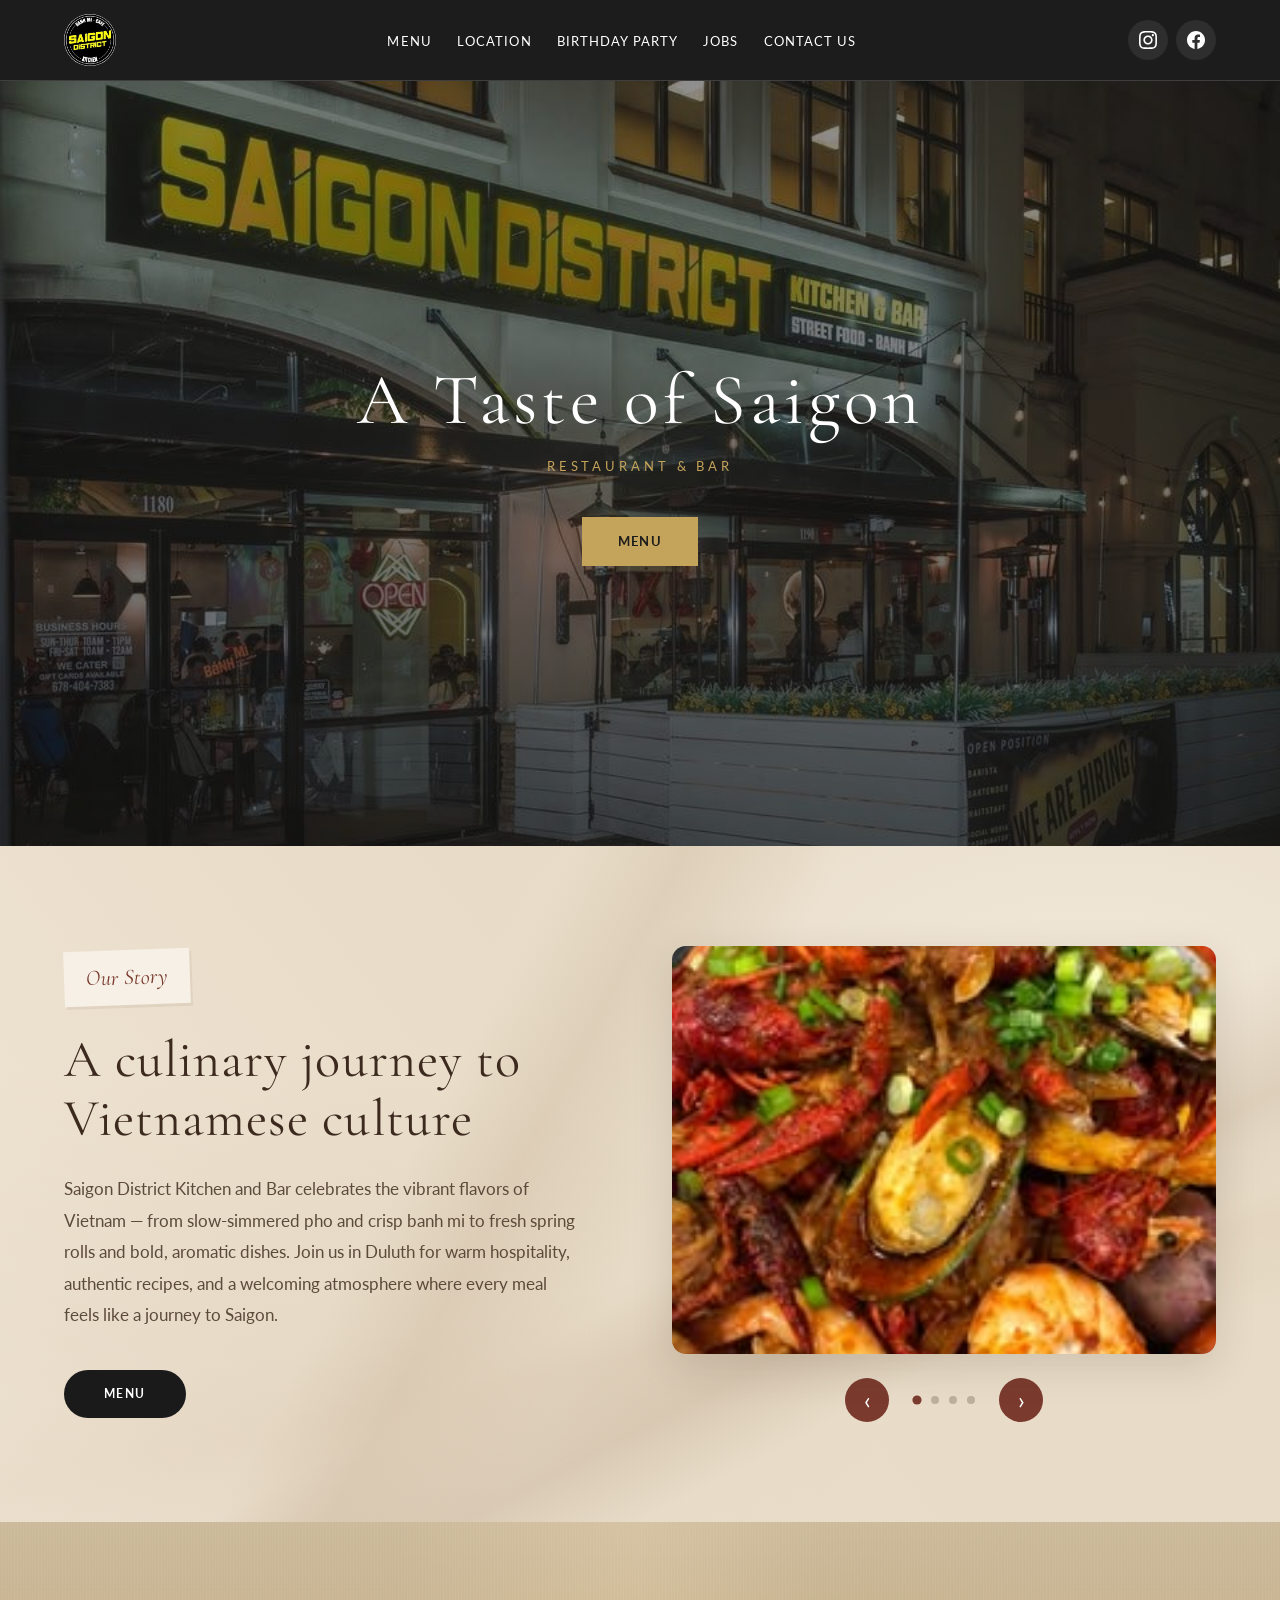
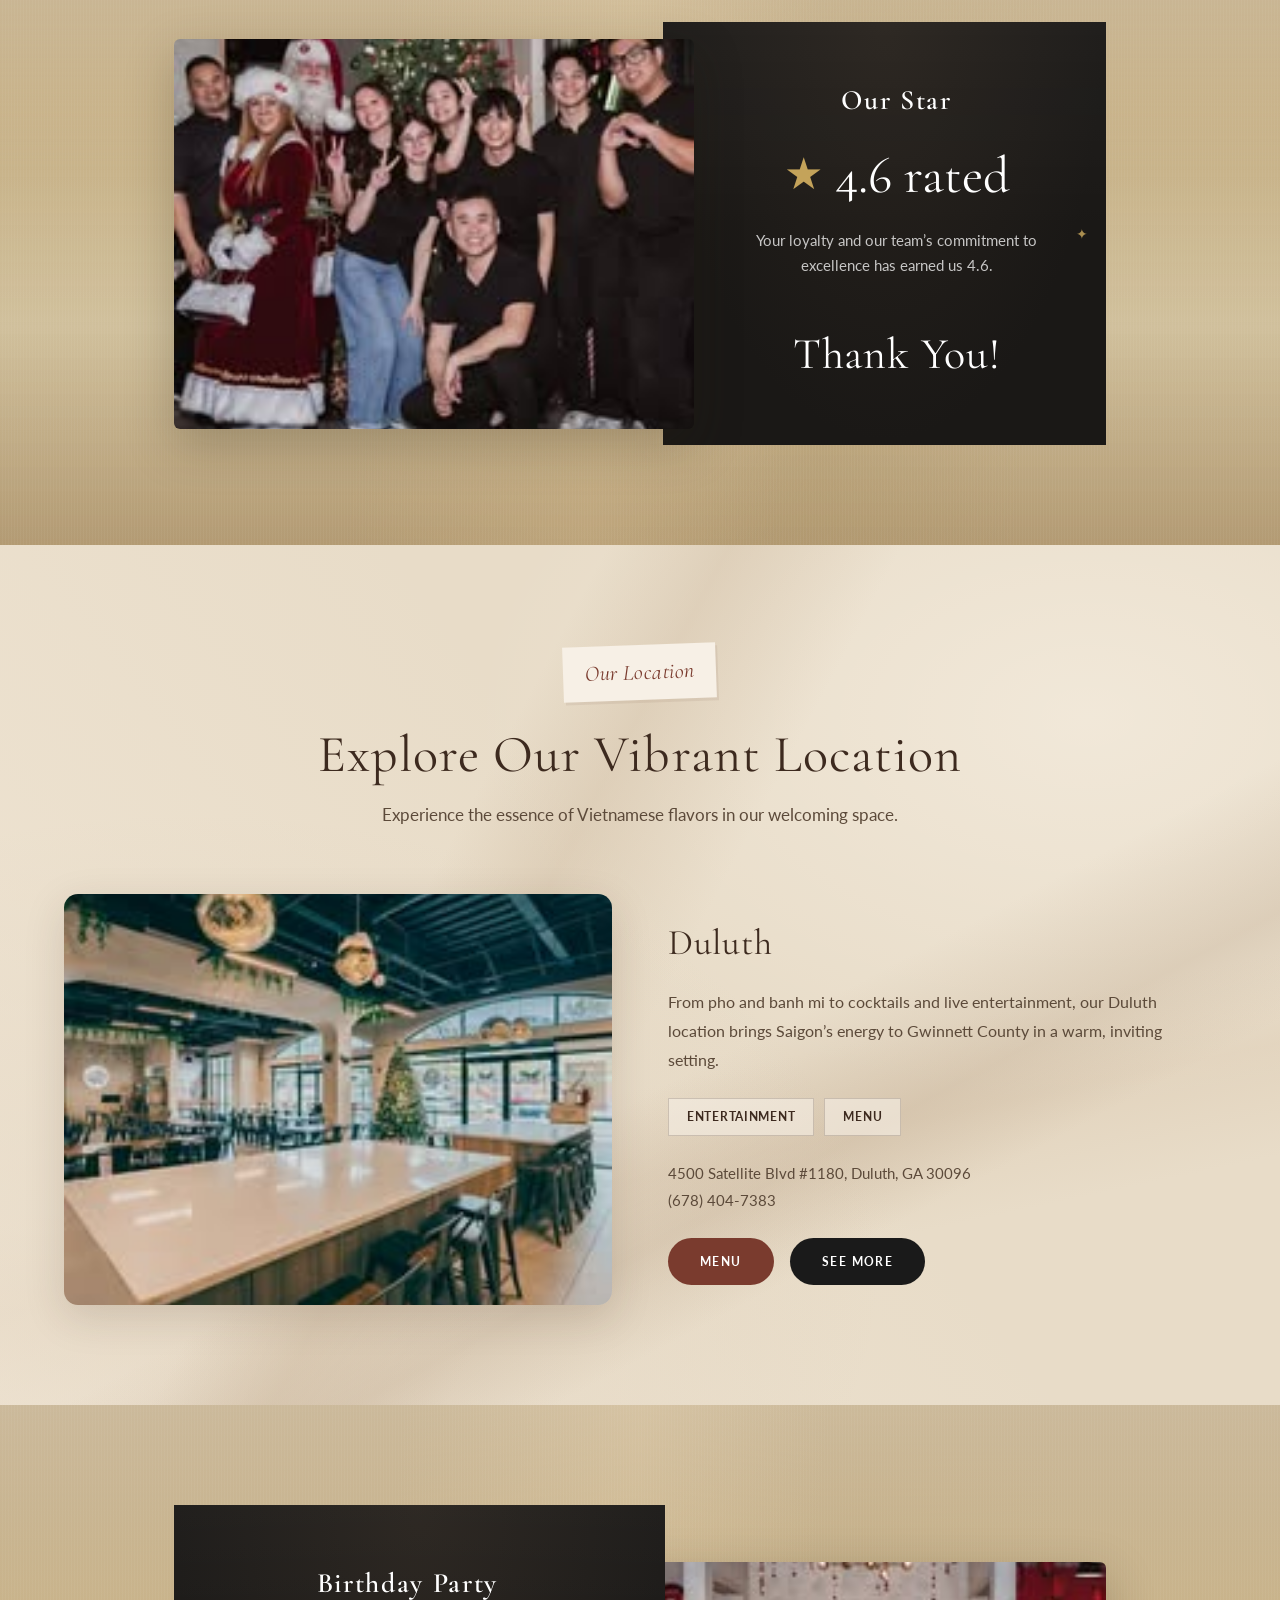
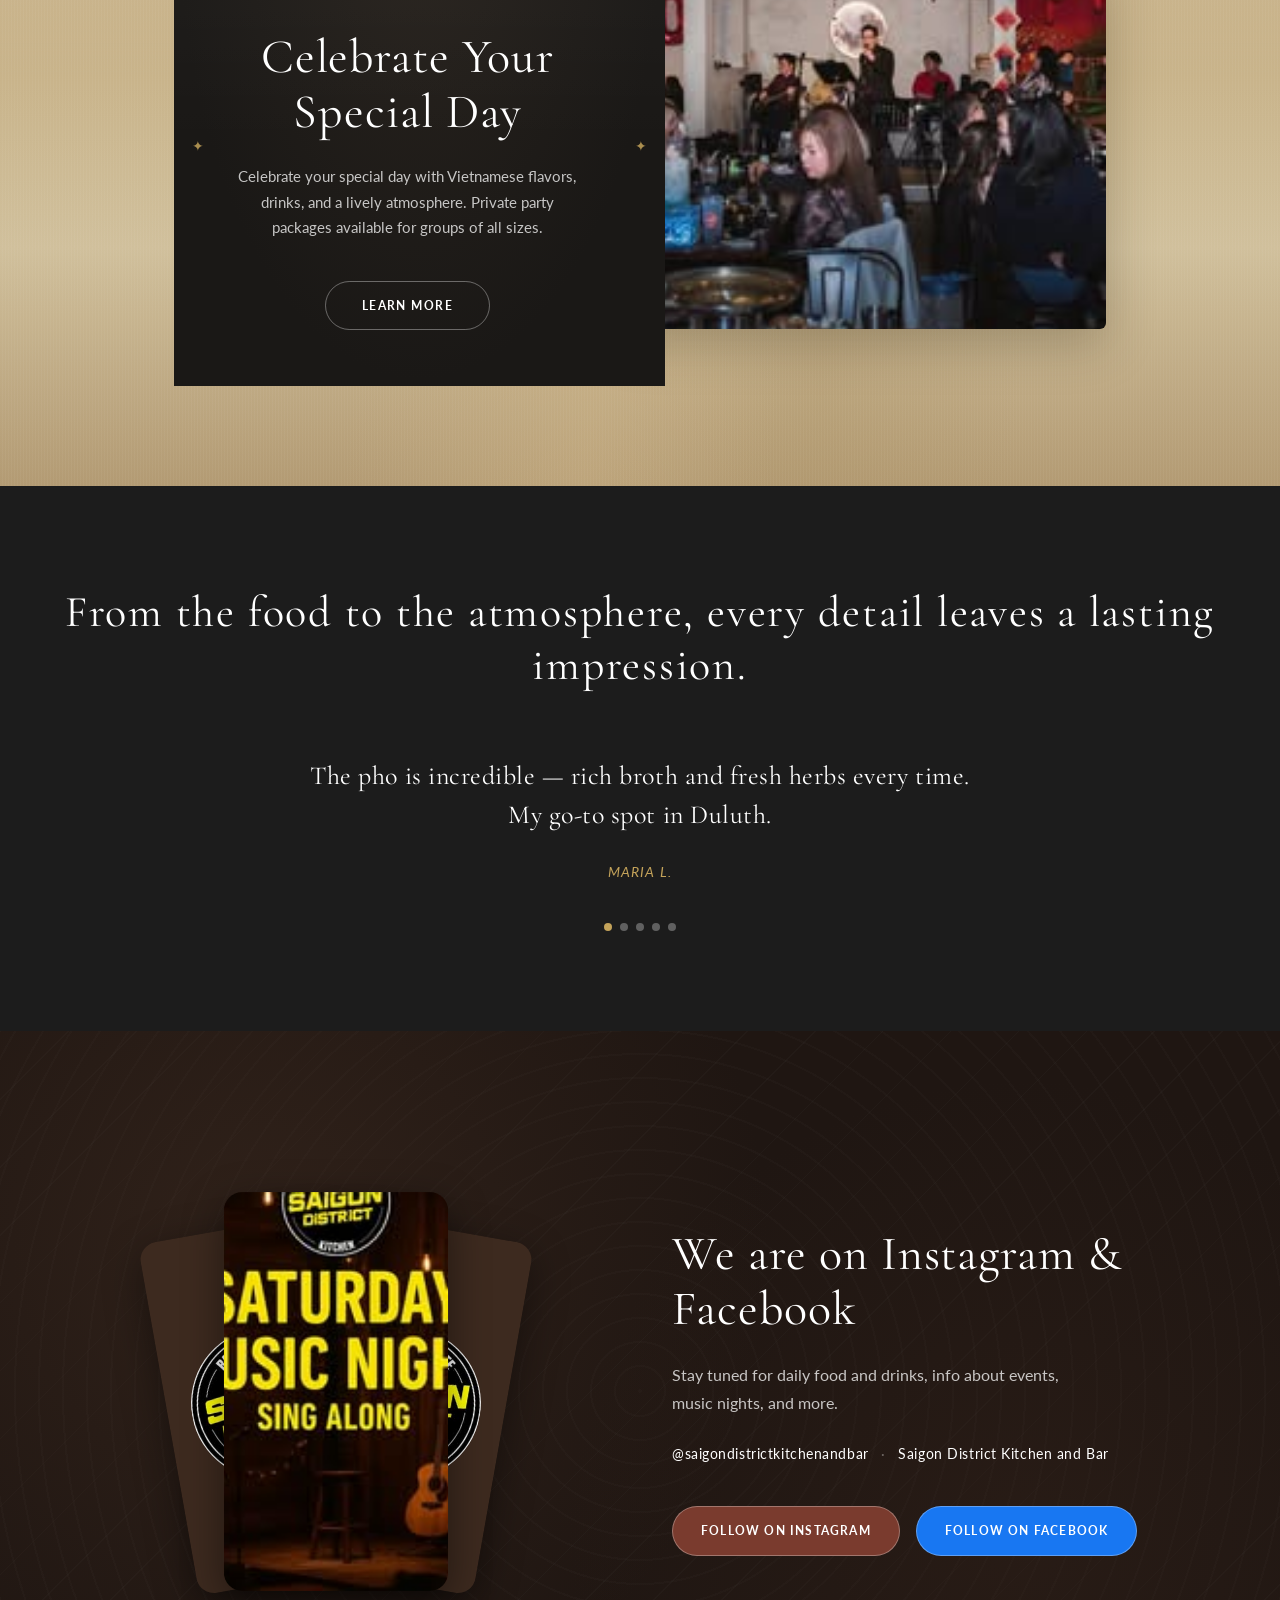
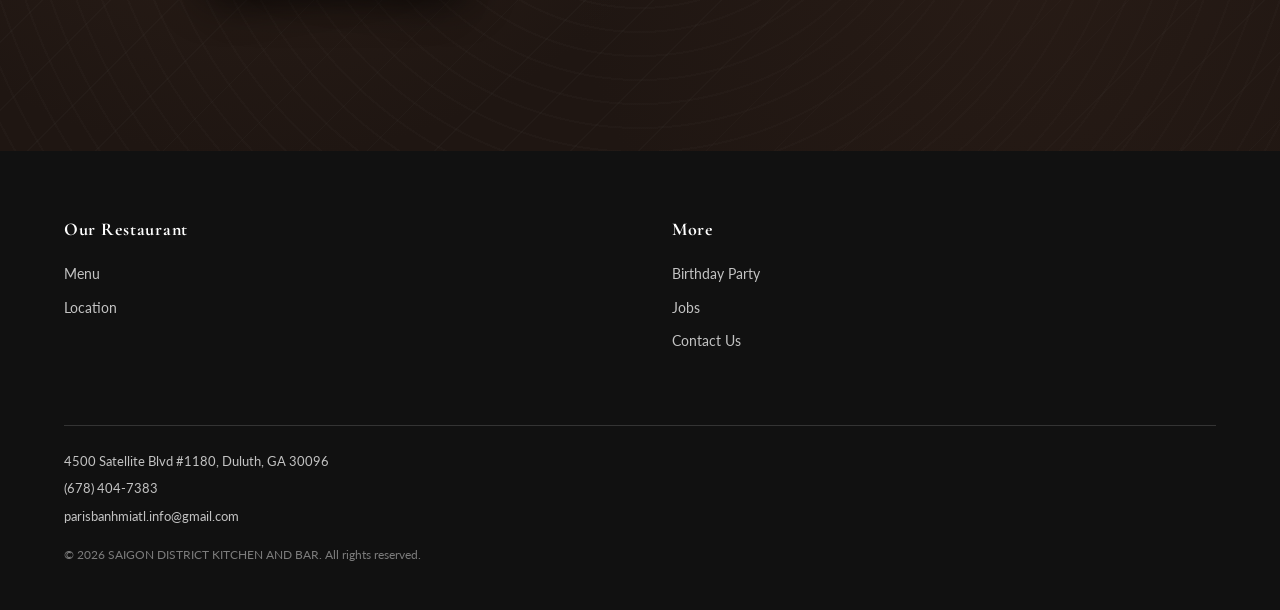
==== index.html @ 0f7feaff "Initial commit" ====
<!DOCTYPE html>
<html lang="en">
<head>
  <meta charset="UTF-8" />
  <meta name="viewport" content="width=device-width, initial-scale=1.0" />
  <title>SAIGON DISTRICT KITCHEN AND BAR — Vietnamese Restaurant in Duluth, GA</title>
  <meta name="description" content="Authentic Vietnamese cuisine and bar in Duluth, Georgia. Pho, banh mi, and bold flavors from Saigon." />
  <link rel="preconnect" href="https://fonts.googleapis.com" />
  <link rel="preconnect" href="https://fonts.gstatic.com" crossorigin />
  <link href="https://fonts.googleapis.com/css2?family=Cormorant+Garamond:wght@400;600&family=Lato:wght@400;700&display=swap" rel="stylesheet" />
  <link rel="stylesheet" href="shared/styles/tokens.css" />
  <link rel="stylesheet" href="shared/styles/shell.css" />
  <link rel="stylesheet" href="shared/styles/home.css" />
</head>
<body data-depth="0">

  <div id="site-header"></div>

  <main>
    <section class="home-hero" aria-label="Welcome">
      <div class="home-hero__bg" role="img" aria-label="Saigon District Kitchen and Bar dining atmosphere"></div>
      <div class="home-hero__overlay"></div>
      <div class="home-hero__content">
        <h1 class="home-hero__title">A Taste of Saigon</h1>
        <p class="home-hero__subtitle">RESTAURANT &amp; BAR</p>
        <a href="menu/index.html" class="btn-primary">Menu</a>
      </div>
    </section>

    <section class="brand-story" aria-labelledby="brand-story-heading">
      <div class="container brand-story__layout">
        <div class="brand-story__content">
          <span class="brand-story__tag">Our Story</span>
          <h2 class="brand-story__heading" id="brand-story-heading">A culinary journey to Vietnamese culture</h2>
          <p class="brand-story__text">
            Saigon District Kitchen and Bar celebrates the vibrant flavors of Vietnam — from slow-simmered pho
            and crisp banh mi to fresh spring rolls and bold, aromatic dishes. Join us in Duluth for warm
            hospitality, authentic recipes, and a welcoming atmosphere where every meal feels like a journey to Saigon.
          </p>
          <a href="menu/index.html" class="brand-story__btn">Menu</a>
        </div>

        <div class="brand-story__gallery">
          <div class="brand-story__slider" aria-live="polite">
            <div class="brand-story__track">
              <figure class="brand-story__slide is-active">
                <img src="assets/Newimages/dishes/121775897_3259826297457721_7559915973377221084_n.jpg" alt="Vietnamese dish at Saigon District Kitchen and Bar">
              </figure>
              <figure class="brand-story__slide">
                <img src="assets/Newimages/dishes/130818347_3395305873909762_609127358264019102_n.jpg" alt="Vietnamese dish at Saigon District Kitchen and Bar">
              </figure>
              <figure class="brand-story__slide">
                <img src="assets/Newimages/dishes/645716546_1506418351101086_3747626334371729104_n.jpg" alt="Vietnamese dish at Saigon District Kitchen and Bar">
              </figure>
              <figure class="brand-story__slide">
                <img src="assets/Newimages/dishes/647107016_1507930547616533_4939167153384017966_n.jpg" alt="Vietnamese dish at Saigon District Kitchen and Bar">
              </figure>
            </div>
          </div>
          <div class="brand-story__controls">
            <button type="button" class="brand-story__arrow brand-story__arrow--prev" aria-label="Previous dish photo">&lsaquo;</button>
            <div class="brand-story__dots" aria-hidden="true"></div>
            <button type="button" class="brand-story__arrow brand-story__arrow--next" aria-label="Next dish photo">&rsaquo;</button>
          </div>
        </div>
      </div>
    </section>

    <section class="our-star" aria-labelledby="our-star-heading">
      <div class="container our-star__layout">
        <figure class="our-star__photo">
          <img src="assets/Newimages/rate/604453350_1447398103669778_1594815335161642805_n.jpg" alt="Guests and team at Saigon District Kitchen and Bar">
        </figure>
        <div class="our-star__panel">
          <p class="our-star__label">Our Star</p>
          <h2 class="our-star__heading" id="our-star-heading">
            <span class="our-star__icon" aria-hidden="true">&#9733;</span>
            4.6 rated
          </h2>
          <p class="our-star__text">
            Your loyalty and our team&rsquo;s commitment to excellence has earned us 4.6.
          </p>
          <p class="our-star__thanks">Thank You!</p>
        </div>
      </div>
    </section>

    <section class="location-preview" aria-labelledby="location-heading">
      <div class="container">
        <div class="location-preview__header">
          <span class="location-preview__label">Our Location</span>
          <h2 class="location-preview__heading" id="location-heading">Explore Our Vibrant Location</h2>
          <p class="location-preview__intro">
            Experience the essence of Vietnamese flavors in our welcoming space.
          </p>
        </div>

        <div class="location-preview__layout">
          <figure class="location-preview__photo">
            <img src="assets/Newimages/location/591694692_1430661228676799_5049350586872069233_n.jpg" alt="Interior of Saigon District Kitchen and Bar in Duluth">
          </figure>

          <div class="location-preview__details">
            <h3 class="location-preview__name">Duluth</h3>
            <p class="location-preview__desc">
              From pho and banh mi to cocktails and live entertainment, our Duluth location brings
              Saigon&rsquo;s energy to Gwinnett County in a warm, inviting setting.
            </p>
            <div class="location-preview__tags">
              <a href="location/index.html" class="location-preview__tag-link">Entertainment</a>
              <a href="menu/index.html" class="location-preview__tag-link">Menu</a>
            </div>
            <p class="location-preview__address">4500 Satellite Blvd #1180, Duluth, GA 30096</p>
            <p class="location-preview__phone">
              <a href="tel:+16784047383">(678) 404-7383</a>
            </p>
            <div class="location-preview__actions">
              <a href="menu/index.html" class="location-preview__btn location-preview__btn--primary">Menu</a>
              <a href="location/index.html" class="location-preview__btn location-preview__btn--dark">See More</a>
            </div>
          </div>
        </div>
      </div>
    </section>

    <section class="birthday-highlight" aria-labelledby="birthday-heading">
      <div class="container birthday-highlight__layout">
        <div class="birthday-highlight__panel">
          <p class="birthday-highlight__label">Birthday Party</p>
          <h2 class="birthday-highlight__heading" id="birthday-heading">Celebrate Your Special Day</h2>
          <p class="birthday-highlight__text">
            Celebrate your special day with Vietnamese flavors, drinks, and a lively atmosphere.
            Private party packages available for groups of all sizes.
          </p>
          <a href="birthday-party/index.html" class="birthday-highlight__btn">Learn More</a>
        </div>
        <figure class="birthday-highlight__photo">
          <img src="assets/Newimages/birthday/629933565_1484872763255645_1683338787492847845_n.jpg" alt="Birthday celebration with live music at Saigon District Kitchen and Bar">
        </figure>
      </div>
    </section>

    <section class="reviews" aria-labelledby="reviews-heading">
      <div class="container">
        <h2 class="section-heading" id="reviews-heading">From the food to the atmosphere, every detail leaves a lasting impression.</h2>
        <div class="reviews-carousel" aria-live="polite">
          <div class="reviews-track">
            <blockquote class="review-card">
              <p class="review-card__quote">The pho is incredible — rich broth and fresh herbs every time. My go-to spot in Duluth.</p>
              <cite class="review-card__author">Maria L.</cite>
            </blockquote>
            <blockquote class="review-card">
              <p class="review-card__quote">Stopped in for banh mi and Vietnamese coffee. Fast, friendly service and flavors that transport you to Saigon.</p>
              <cite class="review-card__author">James T.</cite>
            </blockquote>
            <blockquote class="review-card">
              <p class="review-card__quote">We had a marvelous time. The spring rolls and lemongrass chicken were amazing. Can't wait to go back!</p>
              <cite class="review-card__author">Tyrone W.</cite>
            </blockquote>
            <blockquote class="review-card">
              <p class="review-card__quote">Great atmosphere for a group dinner. Food is always fresh, portions are generous, and the staff is welcoming.</p>
              <cite class="review-card__author">Yan K.</cite>
            </blockquote>
            <blockquote class="review-card">
              <p class="review-card__quote">Authentic Vietnamese cuisine right in Gwinnett County. The banh mi and noodle bowls are outstanding.</p>
              <cite class="review-card__author">Chad B.</cite>
            </blockquote>
          </div>
          <div class="reviews-dots" aria-hidden="true"></div>
        </div>
      </div>
    </section>

    <section class="social-follow" aria-labelledby="social-heading">
      <div class="container social-follow__layout">
        <div class="social-follow__cards" aria-hidden="true">
          <figure class="social-follow__card social-follow__card--left">
            <div class="social-follow__card-logo">
              <img src="assets/brand/logo.jpg" alt="">
            </div>
          </figure>
          <figure class="social-follow__card social-follow__card--center">
            <img src="assets/Newimages/social/502581733_1283417916734465_4421418351247828472_n.jpg" alt="Saturday Music Night at Saigon District Kitchen and Bar">
          </figure>
          <figure class="social-follow__card social-follow__card--right">
            <div class="social-follow__card-logo">
              <img src="assets/brand/logo.jpg" alt="">
            </div>
          </figure>
        </div>

        <div class="social-follow__content">
          <h2 class="social-follow__heading" id="social-heading">We are on Instagram &amp; Facebook</h2>
          <p class="social-follow__intro">
            Stay tuned for daily food and drinks, info about events, music nights, and more.
          </p>
          <p class="social-follow__handles">
            <a href="https://www.instagram.com/saigondistrictkitchenandbar/" target="_blank" rel="noopener noreferrer">@saigondistrictkitchenandbar</a>
            <span class="social-follow__handles-sep">·</span>
            <a href="https://www.facebook.com/saigondistrictkitchenandbar/?utm_source=ig&amp;utm_medium=social&amp;utm_content=link_in_bio&amp;_rdr" target="_blank" rel="noopener noreferrer">Saigon District Kitchen and Bar</a>
          </p>
          <div class="social-follow__actions">
            <a href="https://www.instagram.com/saigondistrictkitchenandbar/" class="social-follow__btn social-follow__btn--instagram" target="_blank" rel="noopener noreferrer">Follow on Instagram</a>
            <a href="https://www.facebook.com/saigondistrictkitchenandbar/?utm_source=ig&amp;utm_medium=social&amp;utm_content=link_in_bio&amp;_rdr" class="social-follow__btn social-follow__btn--facebook" target="_blank" rel="noopener noreferrer">Follow on Facebook</a>
          </div>
        </div>
      </div>
    </section>
  </main>

  <div id="site-footer"></div>

  <script src="shared/js/shell.js"></script>
  <script src="shared/js/home.js"></script>
  <script>initShell("home");</script>
</body>
</html>
---- shared/styles/tokens.css ----
/* Design tokens — shared across all pages */

:root {
  --color-bg-dark: #1c1c1c;
  --color-bg-darker: #111111;
  --color-bg-light: #f5f2ed;
  --color-text-primary: #ffffff;
  --color-text-secondary: rgba(255, 255, 255, 0.75);
  --color-text-dark: #2a2a2a;
  --color-text-muted: #666666;
  --color-accent: #c4a35a;
  --color-accent-hover: #d4b36a;
  --color-border: rgba(255, 255, 255, 0.15);
  --color-border-dark: rgba(0, 0, 0, 0.1);

  --font-heading: "Cormorant Garamond", "Georgia", serif;
  --font-body: "Lato", "Helvetica Neue", Arial, sans-serif;

  --max-width: 1200px;
  --section-padding-y: 100px;
  --section-padding-y-sm: 60px;
  --header-height: 80px;

  --space-xs: 8px;
  --space-sm: 16px;
  --space-md: 24px;
  --space-lg: 40px;
  --space-xl: 64px;

  --transition-fast: 0.2s ease;
}
---- shared/styles/shell.css ----
/* Header, Footer — shared site shell */

*,
*::before,
*::after {
  box-sizing: border-box;
  margin: 0;
  padding: 0;
}

html {
  scroll-behavior: smooth;
}

body {
  font-family: var(--font-body);
  font-size: 16px;
  line-height: 1.6;
  color: var(--color-text-dark);
  background-color: var(--color-bg-light);
  -webkit-font-smoothing: antialiased;
}

img {
  max-width: 100%;
  height: auto;
  display: block;
}

a {
  color: inherit;
  text-decoration: none;
  transition: color var(--transition-fast);
}

a:hover {
  color: var(--color-accent);
}

button {
  font-family: inherit;
  cursor: pointer;
  border: none;
  background: none;
}

.container {
  width: 100%;
  max-width: var(--max-width);
  margin: 0 auto;
  padding: 0 var(--space-md);
}

.site-header {
  position: sticky;
  top: 0;
  z-index: 100;
  background-color: var(--color-bg-dark);
  border-bottom: 1px solid var(--color-border);
}

#site-header {
  position: sticky;
  top: 0;
  z-index: 100;
}

.site-header__inner {
  display: grid;
  grid-template-columns: auto minmax(0, 1fr) auto;
  align-items: center;
  column-gap: var(--space-lg);
  min-height: var(--header-height);
  max-width: var(--max-width);
  margin: 0 auto;
  padding: 0 var(--space-md);
  position: relative;
}

.site-header__logo {
  display: flex;
  align-items: center;
  justify-content: center;
  width: 52px;
  height: 52px;
  border-radius: 50%;
  background-color: #ffffff;
  overflow: hidden;
  flex-shrink: 0;
  grid-column: 1;
  grid-row: 1;
}

.site-header__logo img {
  width: 100%;
  height: 100%;
  object-fit: cover;
}

.site-header__nav {
  display: flex;
  align-items: center;
  justify-content: center;
  grid-column: 2;
  grid-row: 1;
  min-width: 0;
}

.site-header__actions {
  display: flex;
  align-items: center;
  justify-content: flex-end;
  grid-column: 3;
  grid-row: 1;
  flex-shrink: 0;
}

.site-header__social {
  display: flex;
  align-items: center;
  gap: var(--space-xs);
}

.site-header__social-link {
  display: flex;
  align-items: center;
  justify-content: center;
  width: 40px;
  height: 40px;
  border-radius: 50%;
  background-color: rgba(255, 255, 255, 0.08);
  color: var(--color-text-primary);
  transition: background-color var(--transition-fast), color var(--transition-fast);
}

.site-header__social-link:hover {
  background-color: rgba(255, 255, 255, 0.18);
  color: var(--color-accent);
}

.site-header__social-icon {
  width: 18px;
  height: 18px;
}

.site-header__links {
  display: flex;
  align-items: center;
  justify-content: center;
  flex-wrap: wrap;
  gap: clamp(12px, 2vw, 36px);
  list-style: none;
}

.site-header__links a {
  color: var(--color-text-primary);
  font-size: 13px;
  letter-spacing: 0.08em;
  text-transform: uppercase;
  white-space: nowrap;
}

.site-header__links a.is-active {
  color: var(--color-accent);
}

.site-header__dropdown {
  position: relative;
}

.site-header__dropdown-toggle {
  display: inline-flex;
  align-items: center;
  gap: 4px;
  color: var(--color-text-primary);
  font-size: 13px;
  letter-spacing: 0.08em;
  text-transform: uppercase;
  white-space: nowrap;
  padding-bottom: 2px;
  border-bottom: 2px solid transparent;
  transition: color var(--transition-fast), border-color var(--transition-fast);
}

.site-header__dropdown-toggle:hover,
.site-header__dropdown-toggle--active,
.site-header__dropdown.is-open .site-header__dropdown-toggle {
  color: var(--color-accent);
  border-bottom-color: var(--color-accent);
}

.site-header__dropdown-caret {
  font-size: 10px;
  line-height: 1;
}

.site-header__dropdown-menu {
  display: none;
  position: absolute;
  top: calc(100% + 14px);
  left: 50%;
  transform: translateX(-50%);
  min-width: 168px;
  margin: 0;
  padding: 10px 0;
  list-style: none;
  background-color: #f5f0e8;
  border-radius: 6px;
  box-shadow: 0 10px 28px rgba(0, 0, 0, 0.22);
  z-index: 120;
}

.site-header__dropdown:hover .site-header__dropdown-menu,
.site-header__dropdown.is-open .site-header__dropdown-menu {
  display: block;
}

.site-header__dropdown-menu a {
  display: block;
  padding: 10px 22px;
  color: #3d2a1f;
  font-size: 14px;
  letter-spacing: 0.03em;
  text-transform: none;
  white-space: nowrap;
}

.site-header__dropdown-menu a:hover,
.site-header__dropdown-menu a.is-active {
  color: #7a3b2e;
  background-color: rgba(122, 59, 46, 0.06);
}

.site-header__toggle {
  display: none;
  flex-direction: column;
  gap: 5px;
  padding: 4px;
  grid-column: 4;
  grid-row: 1;
  flex-shrink: 0;
}

.site-header__toggle span {
  display: block;
  width: 24px;
  height: 2px;
  background-color: var(--color-text-primary);
  transition: var(--transition-fast);
}

.site-footer {
  background-color: var(--color-bg-darker);
  color: var(--color-text-secondary);
  padding: var(--space-xl) 0 var(--space-lg);
}

.site-footer__grid {
  display: grid;
  grid-template-columns: 1fr 1fr;
  gap: var(--space-xl);
  margin-bottom: var(--space-xl);
}

.site-footer__heading {
  font-family: var(--font-heading);
  font-size: 18px;
  color: var(--color-text-primary);
  margin-bottom: var(--space-sm);
  letter-spacing: 0.04em;
}

.site-footer__links {
  list-style: none;
}

.site-footer__links li {
  margin-bottom: var(--space-xs);
}

.site-footer__links a,
.site-footer__links button {
  color: var(--color-text-secondary);
  font-size: 14px;
}

.site-footer__links a:hover,
.site-footer__links button:hover {
  color: var(--color-accent);
}

.site-footer__bottom {
  border-top: 1px solid var(--color-border);
  padding-top: var(--space-md);
  font-size: 13px;
  line-height: 1.8;
}

.site-footer__bottom p {
  margin-bottom: 4px;
}

.site-footer__copyright {
  margin-top: var(--space-sm);
  color: rgba(255, 255, 255, 0.45);
  font-size: 12px;
}

@media (max-width: 1024px) {
  .site-header__inner {
    grid-template-columns: auto 1fr auto auto;
    column-gap: var(--space-sm);
  }

  .site-header__nav {
    display: none;
    grid-column: 1 / -1;
    grid-row: 2;
    flex-direction: column;
    align-items: stretch;
    background-color: var(--color-bg-dark);
    padding: var(--space-md) 0 var(--space-sm);
    border-top: 1px solid var(--color-border);
  }

  .site-header__nav.is-open {
    display: flex;
  }

  .site-header__actions {
    grid-column: 3;
  }

  .site-header__toggle {
    display: flex;
    grid-column: 4;
  }

  .site-header__links {
    flex-direction: column;
    align-items: center;
    gap: var(--space-sm);
  }

  .site-header__dropdown-menu {
    position: static;
    transform: none;
    min-width: 0;
    width: 100%;
    margin-top: var(--space-xs);
    background-color: rgba(255, 255, 255, 0.04);
    box-shadow: none;
    border-radius: 0;
    padding: 0;
  }

  .site-header__dropdown-menu a {
    color: var(--color-text-primary);
    text-align: center;
    text-transform: uppercase;
    font-size: 13px;
    letter-spacing: 0.08em;
  }

  .site-header__dropdown-menu a:hover,
  .site-header__dropdown-menu a.is-active {
    color: var(--color-accent);
    background-color: transparent;
  }

  .site-footer__grid {
    grid-template-columns: 1fr;
    gap: var(--space-lg);
  }
}
---- shared/styles/home.css ----
/* Homepage section styles */

/* ── Shared buttons ── */

.btn-primary {
  display: inline-block;
  padding: 14px 36px;
  background-color: var(--color-accent);
  color: var(--color-bg-dark);
  font-size: 13px;
  font-weight: 700;
  letter-spacing: 0.1em;
  text-transform: uppercase;
  transition: background-color var(--transition-fast);
}

.btn-primary:hover {
  background-color: var(--color-accent-hover);
  color: var(--color-bg-dark);
}

.btn-outline {
  display: inline-block;
  padding: 12px 28px;
  border: 1px solid var(--color-text-primary);
  color: var(--color-text-primary);
  font-size: 12px;
  font-weight: 700;
  letter-spacing: 0.08em;
  text-transform: uppercase;
  transition: background-color var(--transition-fast), color var(--transition-fast);
}

.btn-outline:hover {
  background-color: var(--color-text-primary);
  color: var(--color-bg-dark);
}

.btn-outline-dark {
  display: inline-block;
  padding: 12px 28px;
  border: 1px solid var(--color-text-dark);
  color: var(--color-text-dark);
  font-size: 12px;
  font-weight: 700;
  letter-spacing: 0.08em;
  text-transform: uppercase;
  transition: background-color var(--transition-fast), color var(--transition-fast);
}

.btn-outline-dark:hover {
  background-color: var(--color-text-dark);
  color: var(--color-text-primary);
}

.section-heading {
  font-family: var(--font-heading);
  font-size: clamp(32px, 5vw, 44px);
  font-weight: 400;
  letter-spacing: 0.04em;
  line-height: 1.2;
}

.section-subline {
  font-size: 13px;
  letter-spacing: 0.25em;
  text-transform: uppercase;
  color: var(--color-accent);
}

/* ── Hero ── */

.home-hero {
  position: relative;
  min-height: 85vh;
  display: flex;
  align-items: center;
  justify-content: center;
  text-align: center;
  color: var(--color-text-primary);
  overflow: hidden;
}

.home-hero__bg {
  position: absolute;
  inset: 0;
  background-image: url("../../assets/hero/hero-background.jpg");
  background-size: cover;
  background-position: center;
  background-repeat: no-repeat;
}

.home-hero__overlay {
  position: absolute;
  inset: 0;
  background: linear-gradient(
    to bottom,
    rgba(17, 17, 17, 0.45) 0%,
    rgba(17, 17, 17, 0.65) 100%
  );
}

.home-hero__content {
  position: relative;
  z-index: 1;
  padding: var(--space-xl) var(--space-md);
  max-width: 800px;
}

.home-hero__title {
  font-family: var(--font-heading);
  font-size: clamp(40px, 7vw, 72px);
  font-weight: 400;
  letter-spacing: 0.06em;
  line-height: 1.1;
  margin-bottom: var(--space-sm);
}

.home-hero__subtitle {
  font-size: 13px;
  letter-spacing: 0.3em;
  text-transform: uppercase;
  color: var(--color-accent);
  margin-bottom: var(--space-lg);
}

/* ── Brand story (About Us layout) ── */

.brand-story {
  position: relative;
  padding: var(--section-padding-y) 0;
  background-color: #e8dcc8;
  background-image:
    linear-gradient(118deg, transparent 35%, rgba(200, 178, 150, 0.35) 42%, transparent 52%),
    linear-gradient(-28deg, transparent 25%, rgba(185, 162, 135, 0.3) 32%, transparent 42%),
    linear-gradient(52deg, rgba(245, 235, 220, 0.55) 0%, transparent 55%),
    linear-gradient(168deg, transparent 60%, rgba(210, 188, 160, 0.25) 68%, transparent 78%),
    radial-gradient(ellipse at 15% 85%, rgba(175, 150, 120, 0.18), transparent 45%),
    radial-gradient(ellipse at 85% 20%, rgba(255, 250, 242, 0.4), transparent 40%);
  overflow: hidden;
}

.brand-story__layout {
  display: grid;
  grid-template-columns: 1fr 1fr;
  gap: clamp(32px, 5vw, 72px);
  align-items: center;
}

.brand-story__content {
  text-align: left;
}

.brand-story__tag {
  display: inline-block;
  margin-bottom: var(--space-md);
  padding: 10px 22px;
  background-color: #f7f0e6;
  color: #7a3b2e;
  font-family: var(--font-heading);
  font-size: 22px;
  font-style: italic;
  font-weight: 400;
  letter-spacing: 0.02em;
  transform: rotate(-2deg);
  box-shadow: 2px 3px 0 rgba(90, 60, 40, 0.08);
}

.brand-story__heading {
  font-family: var(--font-heading);
  font-size: clamp(34px, 4.5vw, 52px);
  font-weight: 400;
  line-height: 1.15;
  letter-spacing: 0.02em;
  color: #3d2a1f;
  margin-bottom: var(--space-md);
}

.brand-story__text {
  max-width: 520px;
  margin-bottom: var(--space-lg);
  font-size: 17px;
  line-height: 1.85;
  color: #5c4a3a;
}

.brand-story__btn {
  display: inline-block;
  padding: 14px 40px;
  background-color: #1a1a1a;
  color: #ffffff;
  font-size: 12px;
  font-weight: 700;
  letter-spacing: 0.12em;
  text-transform: uppercase;
  border-radius: 999px;
  transition: background-color var(--transition-fast), color var(--transition-fast);
}

.brand-story__btn:hover {
  background-color: #7a3b2e;
  color: #ffffff;
}

.brand-story__gallery {
  width: 100%;
}

.brand-story__slider {
  position: relative;
  overflow: hidden;
  border-radius: 14px;
  box-shadow: 0 12px 40px rgba(60, 40, 25, 0.15);
}

.brand-story__track {
  position: relative;
  width: 100%;
  aspect-ratio: 4 / 3;
}

.brand-story__slide {
  position: absolute;
  inset: 0;
  margin: 0;
  opacity: 0;
  transition: opacity 0.5s ease;
}

.brand-story__slide.is-active {
  opacity: 1;
  z-index: 1;
}

.brand-story__slide img {
  width: 100%;
  height: 100%;
  object-fit: cover;
  display: block;
}

.brand-story__controls {
  display: flex;
  align-items: center;
  justify-content: center;
  gap: var(--space-md);
  margin-top: var(--space-md);
}

.brand-story__arrow {
  display: flex;
  align-items: center;
  justify-content: center;
  width: 44px;
  height: 44px;
  border-radius: 50%;
  background-color: #7a3b2e;
  color: #ffffff;
  font-size: 24px;
  line-height: 1;
  transition: background-color var(--transition-fast);
}

.brand-story__arrow:hover {
  background-color: #5e2d22;
}

.brand-story__dots {
  display: flex;
  align-items: center;
  gap: 10px;
}

.brand-story__dot {
  width: 8px;
  height: 8px;
  padding: 0;
  border-radius: 50%;
  background-color: rgba(61, 42, 31, 0.25);
  transition: background-color var(--transition-fast), transform var(--transition-fast);
}

.brand-story__dot.is-active {
  background-color: #7a3b2e;
  transform: scale(1.15);
}

/* ── Our Star (rating highlight) ── */

.our-star {
  position: relative;
  padding: clamp(60px, 8vw, 100px) 0;
  background-color: #c9b896;
  background-image:
    repeating-linear-gradient(
      90deg,
      transparent,
      transparent 2px,
      rgba(255, 255, 255, 0.04) 2px,
      rgba(255, 255, 255, 0.04) 3px
    ),
    linear-gradient(180deg, rgba(255, 248, 235, 0.35) 0%, transparent 40%, rgba(140, 115, 80, 0.12) 100%),
    linear-gradient(95deg, transparent 30%, rgba(210, 185, 140, 0.45) 48%, transparent 62%),
    linear-gradient(-85deg, transparent 20%, rgba(180, 155, 110, 0.35) 35%, transparent 50%),
    linear-gradient(0deg, #b8a078 0%, #d4c4a0 35%, #c4ad82 70%, #b09870 100%);
  overflow: hidden;
}

.our-star__layout {
  display: grid;
  grid-template-columns: minmax(0, 1.05fr) minmax(0, 0.95fr);
  gap: 0;
  align-items: center;
  max-width: 980px;
}

.our-star__photo {
  position: relative;
  z-index: 2;
  margin: 0;
  margin-right: -48px;
}

.our-star__photo img {
  display: block;
  width: 100%;
  max-width: 520px;
  aspect-ratio: 4 / 3;
  object-fit: cover;
  border-radius: 6px;
  box-shadow: 0 16px 48px rgba(40, 30, 15, 0.25);
}

.our-star__panel {
  position: relative;
  z-index: 1;
  padding: clamp(36px, 5vw, 56px) clamp(28px, 4vw, 48px);
  padding-left: clamp(56px, 7vw, 72px);
  background-color: #1a1816;
  background-image:
    linear-gradient(180deg, rgba(255, 255, 255, 0.03) 0%, transparent 50%),
    radial-gradient(ellipse at 50% 0%, rgba(60, 50, 40, 0.4), transparent 70%);
  color: var(--color-text-primary);
  text-align: center;
}

.our-star__panel::before,
.our-star__panel::after {
  content: "\2726";
  position: absolute;
  top: 50%;
  transform: translateY(-50%);
  font-size: 14px;
  color: var(--color-accent);
  opacity: 0.85;
}

.our-star__panel::before {
  left: 18px;
}

.our-star__panel::after {
  right: 18px;
}

.our-star__label {
  display: inline-block;
  margin-bottom: var(--space-md);
  font-family: var(--font-heading);
  font-size: clamp(22px, 3vw, 28px);
  font-weight: 600;
  letter-spacing: 0.06em;
  color: var(--color-text-primary);
}

.our-star__heading {
  display: flex;
  align-items: center;
  justify-content: center;
  gap: 12px;
  margin-bottom: var(--space-md);
  font-family: var(--font-heading);
  font-size: clamp(36px, 5vw, 52px);
  font-weight: 400;
  line-height: 1.1;
  color: var(--color-text-primary);
}

.our-star__icon {
  font-size: 0.85em;
  color: var(--color-accent);
}

.our-star__text {
  max-width: 340px;
  margin: 0 auto var(--space-lg);
  font-size: 15px;
  line-height: 1.7;
  color: var(--color-text-secondary);
}

.our-star__thanks {
  font-family: var(--font-heading);
  font-size: clamp(32px, 4.5vw, 44px);
  font-weight: 400;
  letter-spacing: 0.02em;
  color: var(--color-text-primary);
}

/* ── Our location ── */

.location-preview {
  position: relative;
  padding: var(--section-padding-y) 0;
  background-color: #e8dcc8;
  background-image:
    linear-gradient(118deg, transparent 35%, rgba(200, 178, 150, 0.35) 42%, transparent 52%),
    linear-gradient(-28deg, transparent 25%, rgba(185, 162, 135, 0.3) 32%, transparent 42%),
    linear-gradient(52deg, rgba(245, 235, 220, 0.55) 0%, transparent 55%),
    linear-gradient(168deg, transparent 60%, rgba(210, 188, 160, 0.25) 68%, transparent 78%),
    radial-gradient(ellipse at 15% 85%, rgba(175, 150, 120, 0.18), transparent 45%),
    radial-gradient(ellipse at 85% 20%, rgba(255, 250, 242, 0.4), transparent 40%);
  overflow: hidden;
}

.location-preview__header {
  text-align: center;
  margin-bottom: clamp(40px, 6vw, 64px);
}

.location-preview__label {
  display: inline-block;
  margin-bottom: var(--space-md);
  padding: 10px 22px;
  background-color: #f7f0e6;
  color: #7a3b2e;
  font-family: var(--font-heading);
  font-size: 22px;
  font-style: italic;
  font-weight: 400;
  letter-spacing: 0.02em;
  transform: rotate(-2deg);
  box-shadow: 2px 3px 0 rgba(90, 60, 40, 0.08);
}

.location-preview__heading {
  font-family: var(--font-heading);
  font-size: clamp(34px, 4.5vw, 52px);
  font-weight: 400;
  line-height: 1.15;
  letter-spacing: 0.02em;
  color: #3d2a1f;
  margin-bottom: var(--space-sm);
}

.location-preview__intro {
  max-width: 640px;
  margin: 0 auto;
  font-size: 17px;
  line-height: 1.75;
  color: #5c4a3a;
}

.location-preview__layout {
  display: grid;
  grid-template-columns: 1fr 1fr;
  gap: clamp(32px, 5vw, 56px);
  align-items: center;
}

.location-preview__photo {
  margin: 0;
}

.location-preview__photo img {
  display: block;
  width: 100%;
  aspect-ratio: 4 / 3;
  object-fit: cover;
  border-radius: 14px;
  box-shadow: 0 12px 40px rgba(60, 40, 25, 0.15);
}

.location-preview__details {
  text-align: left;
}

.location-preview__name {
  font-family: var(--font-heading);
  font-size: clamp(28px, 3.5vw, 36px);
  font-weight: 400;
  letter-spacing: 0.02em;
  color: #3d2a1f;
  margin-bottom: var(--space-sm);
}

.location-preview__desc {
  margin-bottom: var(--space-md);
  font-size: 16px;
  line-height: 1.8;
  color: #5c4a3a;
}

.location-preview__tags {
  display: flex;
  flex-wrap: wrap;
  gap: 10px;
  margin-bottom: var(--space-md);
}

.location-preview__tag-link {
  display: inline-block;
  padding: 8px 18px;
  border: 1px solid rgba(61, 42, 31, 0.2);
  background-color: rgba(247, 240, 230, 0.6);
  color: #3d2a1f;
  font-size: 12px;
  font-weight: 700;
  letter-spacing: 0.06em;
  text-transform: uppercase;
  transition: background-color var(--transition-fast), border-color var(--transition-fast);
}

.location-preview__tag-link:hover {
  background-color: #f7f0e6;
  border-color: rgba(122, 59, 46, 0.35);
  color: #7a3b2e;
}

.location-preview__address,
.location-preview__phone {
  font-size: 15px;
  line-height: 1.8;
  color: #5c4a3a;
}

.location-preview__phone {
  margin-bottom: var(--space-md);
}

.location-preview__phone a {
  color: #5c4a3a;
}

.location-preview__phone a:hover {
  color: #7a3b2e;
}

.location-preview__actions {
  display: flex;
  flex-wrap: wrap;
  gap: var(--space-sm);
}

.location-preview__btn {
  display: inline-block;
  padding: 14px 32px;
  font-size: 12px;
  font-weight: 700;
  letter-spacing: 0.12em;
  text-transform: uppercase;
  border-radius: 999px;
  transition: background-color var(--transition-fast), color var(--transition-fast);
}

.location-preview__btn--primary {
  background-color: #7a3b2e;
  color: #ffffff;
}

.location-preview__btn--primary:hover {
  background-color: #5e2d22;
  color: #ffffff;
}

.location-preview__btn--dark {
  background-color: #1a1a1a;
  color: #ffffff;
}

.location-preview__btn--dark:hover {
  background-color: #7a3b2e;
  color: #ffffff;
}

/* ── Birthday highlight ── */

.birthday-highlight {
  position: relative;
  padding: clamp(60px, 8vw, 100px) 0;
  background-color: #c9b896;
  background-image:
    repeating-linear-gradient(
      90deg,
      transparent,
      transparent 2px,
      rgba(255, 255, 255, 0.04) 2px,
      rgba(255, 255, 255, 0.04) 3px
    ),
    linear-gradient(180deg, rgba(255, 248, 235, 0.35) 0%, transparent 40%, rgba(140, 115, 80, 0.12) 100%),
    linear-gradient(95deg, transparent 30%, rgba(210, 185, 140, 0.45) 48%, transparent 62%),
    linear-gradient(-85deg, transparent 20%, rgba(180, 155, 110, 0.35) 35%, transparent 50%),
    linear-gradient(0deg, #b8a078 0%, #d4c4a0 35%, #c4ad82 70%, #b09870 100%);
  overflow: hidden;
}

.birthday-highlight__layout {
  display: grid;
  grid-template-columns: minmax(0, 0.95fr) minmax(0, 1.05fr);
  gap: 0;
  align-items: center;
  max-width: 980px;
}

.birthday-highlight__panel {
  position: relative;
  z-index: 2;
  padding: clamp(36px, 5vw, 56px) clamp(28px, 4vw, 48px);
  padding-right: clamp(56px, 7vw, 72px);
  margin-right: -48px;
  background-color: #1a1816;
  background-image:
    linear-gradient(180deg, rgba(255, 255, 255, 0.03) 0%, transparent 50%),
    radial-gradient(ellipse at 50% 0%, rgba(60, 50, 40, 0.4), transparent 70%);
  color: var(--color-text-primary);
  text-align: center;
}

.birthday-highlight__panel::before,
.birthday-highlight__panel::after {
  content: "\2726";
  position: absolute;
  top: 50%;
  transform: translateY(-50%);
  font-size: 14px;
  color: var(--color-accent);
  opacity: 0.85;
}

.birthday-highlight__panel::before {
  left: 18px;
}

.birthday-highlight__panel::after {
  right: 18px;
}

.birthday-highlight__label {
  display: inline-block;
  margin-bottom: var(--space-md);
  font-family: var(--font-heading);
  font-size: clamp(22px, 3vw, 28px);
  font-weight: 600;
  letter-spacing: 0.06em;
  color: var(--color-text-primary);
}

.birthday-highlight__heading {
  margin-bottom: var(--space-md);
  font-family: var(--font-heading);
  font-size: clamp(32px, 4.5vw, 48px);
  font-weight: 400;
  line-height: 1.15;
  letter-spacing: 0.02em;
  color: var(--color-text-primary);
}

.birthday-highlight__text {
  max-width: 340px;
  margin: 0 auto var(--space-lg);
  font-size: 15px;
  line-height: 1.7;
  color: var(--color-text-secondary);
}

.birthday-highlight__btn {
  display: inline-block;
  padding: 14px 36px;
  background-color: transparent;
  border: 1px solid rgba(255, 255, 255, 0.35);
  color: #ffffff;
  font-size: 12px;
  font-weight: 700;
  letter-spacing: 0.12em;
  text-transform: uppercase;
  border-radius: 999px;
  transition: background-color var(--transition-fast), border-color var(--transition-fast), color var(--transition-fast);
}

.birthday-highlight__btn:hover {
  background-color: #7a3b2e;
  border-color: #7a3b2e;
  color: #ffffff;
}

.birthday-highlight__photo {
  position: relative;
  z-index: 1;
  margin: 0;
  text-align: right;
}

.birthday-highlight__photo img {
  display: block;
  width: 100%;
  max-width: 520px;
  margin-left: auto;
  aspect-ratio: 4 / 3;
  object-fit: cover;
  border-radius: 6px;
  box-shadow: 0 16px 48px rgba(40, 30, 15, 0.25);
}

/* ── Reviews carousel ── */

.reviews {
  padding: var(--section-padding-y) 0;
  background-color: var(--color-bg-dark);
  color: var(--color-text-primary);
  text-align: center;
}

.reviews .section-heading {
  color: var(--color-text-primary);
  margin-bottom: var(--space-xl);
}

.reviews-carousel {
  max-width: 720px;
  margin: 0 auto;
  overflow: hidden;
}

.reviews-track {
  display: flex;
  transition: transform 0.5s ease;
}

.review-card {
  flex: 0 0 100%;
  padding: 0 var(--space-md);
}

.review-card__quote {
  font-family: var(--font-heading);
  font-size: clamp(20px, 3vw, 26px);
  font-weight: 400;
  line-height: 1.5;
  letter-spacing: 0.02em;
  margin-bottom: var(--space-md);
  color: var(--color-text-primary);
}

.review-card__author {
  font-size: 14px;
  letter-spacing: 0.08em;
  text-transform: uppercase;
  color: var(--color-accent);
}

.reviews-dots {
  display: flex;
  justify-content: center;
  gap: var(--space-xs);
  margin-top: var(--space-lg);
}

.reviews-dot {
  width: 8px;
  height: 8px;
  border-radius: 50%;
  background-color: rgba(255, 255, 255, 0.3);
  padding: 0;
  transition: background-color var(--transition-fast);
}

.reviews-dot.is-active {
  background-color: var(--color-accent);
}

/* ── Social follow (Instagram & Facebook) ── */

.social-follow {
  position: relative;
  padding: clamp(72px, 10vw, 120px) 0;
  background-color: #1f1612;
  background-image:
    radial-gradient(circle at 20% 30%, rgba(80, 55, 40, 0.35) 0%, transparent 45%),
    radial-gradient(circle at 80% 70%, rgba(60, 40, 30, 0.3) 0%, transparent 40%),
    repeating-radial-gradient(circle at 50% 50%, rgba(255, 255, 255, 0.015) 0 2px, transparent 2px 24px),
    repeating-linear-gradient(135deg, rgba(255, 255, 255, 0.02) 0 1px, transparent 1px 48px);
  overflow: hidden;
}

.social-follow__layout {
  display: grid;
  grid-template-columns: 1fr 1fr;
  gap: clamp(32px, 5vw, 64px);
  align-items: center;
}

.social-follow__cards {
  position: relative;
  height: clamp(340px, 42vw, 480px);
  display: flex;
  align-items: center;
  justify-content: center;
}

.social-follow__card {
  position: absolute;
  width: clamp(140px, 18vw, 200px);
  aspect-ratio: 9 / 16;
  margin: 0;
  border-radius: 18px;
  overflow: hidden;
  box-shadow: 0 12px 40px rgba(0, 0, 0, 0.45);
}

.social-follow__card img {
  display: block;
  width: 100%;
  height: 100%;
  object-fit: cover;
}

.social-follow__card-logo {
  display: flex;
  align-items: center;
  justify-content: center;
  width: 100%;
  height: 100%;
  padding: 24px;
  background-color: #3d2a1f;
}

.social-follow__card-logo img {
  width: 100%;
  height: auto;
  object-fit: contain;
  border-radius: 50%;
}

.social-follow__card--left {
  transform: rotate(-10deg) translateX(-35%);
  z-index: 1;
}

.social-follow__card--center {
  width: clamp(160px, 20vw, 220px);
  transform: scale(1.02);
  z-index: 3;
}

.social-follow__card--right {
  transform: rotate(10deg) translateX(35%);
  z-index: 2;
}

.social-follow__content {
  text-align: left;
  color: var(--color-text-primary);
}

.social-follow__heading {
  font-family: var(--font-heading);
  font-size: clamp(32px, 4.5vw, 48px);
  font-weight: 400;
  line-height: 1.15;
  letter-spacing: 0.02em;
  margin-bottom: var(--space-md);
}

.social-follow__intro {
  max-width: 420px;
  margin-bottom: var(--space-md);
  font-size: 16px;
  line-height: 1.75;
  color: var(--color-text-secondary);
}

.social-follow__handles {
  margin-bottom: var(--space-lg);
  font-size: 14px;
  letter-spacing: 0.04em;
  line-height: 1.8;
}

.social-follow__handles a {
  color: var(--color-text-primary);
  transition: color var(--transition-fast);
}

.social-follow__handles a:hover {
  color: var(--color-accent);
}

.social-follow__handles-sep {
  margin: 0 8px;
  color: rgba(255, 255, 255, 0.35);
}

.social-follow__actions {
  display: flex;
  flex-wrap: wrap;
  gap: var(--space-sm);
}

.social-follow__btn {
  display: inline-block;
  padding: 14px 28px;
  font-size: 12px;
  font-weight: 700;
  letter-spacing: 0.1em;
  text-transform: uppercase;
  border-radius: 999px;
  border: 1px solid rgba(255, 255, 255, 0.25);
  transition: background-color var(--transition-fast), border-color var(--transition-fast), color var(--transition-fast);
}

.social-follow__btn--instagram {
  background-color: #7a3b2e;
  border-color: rgba(255, 255, 255, 0.3);
  color: #ffffff;
}

.social-follow__btn--instagram:hover {
  background-color: #5e2d22;
  color: #ffffff;
}

.social-follow__btn--facebook {
  background-color: #1877f2;
  border-color: rgba(255, 255, 255, 0.3);
  color: #ffffff;
}

.social-follow__btn--facebook:hover {
  background-color: #1466d8;
  color: #ffffff;
}

/* ── Responsive ── */

@media (max-width: 768px) {
  .brand-story__layout {
    grid-template-columns: 1fr;
    gap: var(--space-lg);
  }

  .brand-story__content {
    text-align: center;
  }

  .brand-story__text {
    margin-inline: auto;
  }

  .our-star__layout {
    grid-template-columns: 1fr;
    gap: var(--space-md);
    max-width: 480px;
  }

  .our-star__photo {
    margin-right: 0;
  }

  .our-star__photo img {
    max-width: none;
  }

  .our-star__panel {
    padding: var(--space-lg) var(--space-md);
  }

  .location-preview__layout {
    grid-template-columns: 1fr;
    gap: var(--space-lg);
  }

  .location-preview__details {
    text-align: center;
  }

  .location-preview__tags,
  .location-preview__actions {
    justify-content: center;
  }

  .social-follow__layout {
    grid-template-columns: 1fr;
    gap: var(--space-xl);
  }

  .social-follow__cards {
    height: clamp(300px, 70vw, 380px);
  }

  .social-follow__content {
    text-align: center;
  }

  .social-follow__intro {
    margin-inline: auto;
  }

  .social-follow__actions {
    justify-content: center;
  }

  .birthday-highlight__layout {
    grid-template-columns: 1fr;
    gap: var(--space-md);
    max-width: 480px;
  }

  .birthday-highlight__panel {
    margin-right: 0;
    padding: var(--space-lg) var(--space-md);
  }

  .birthday-highlight__photo img {
    max-width: none;
  }
}
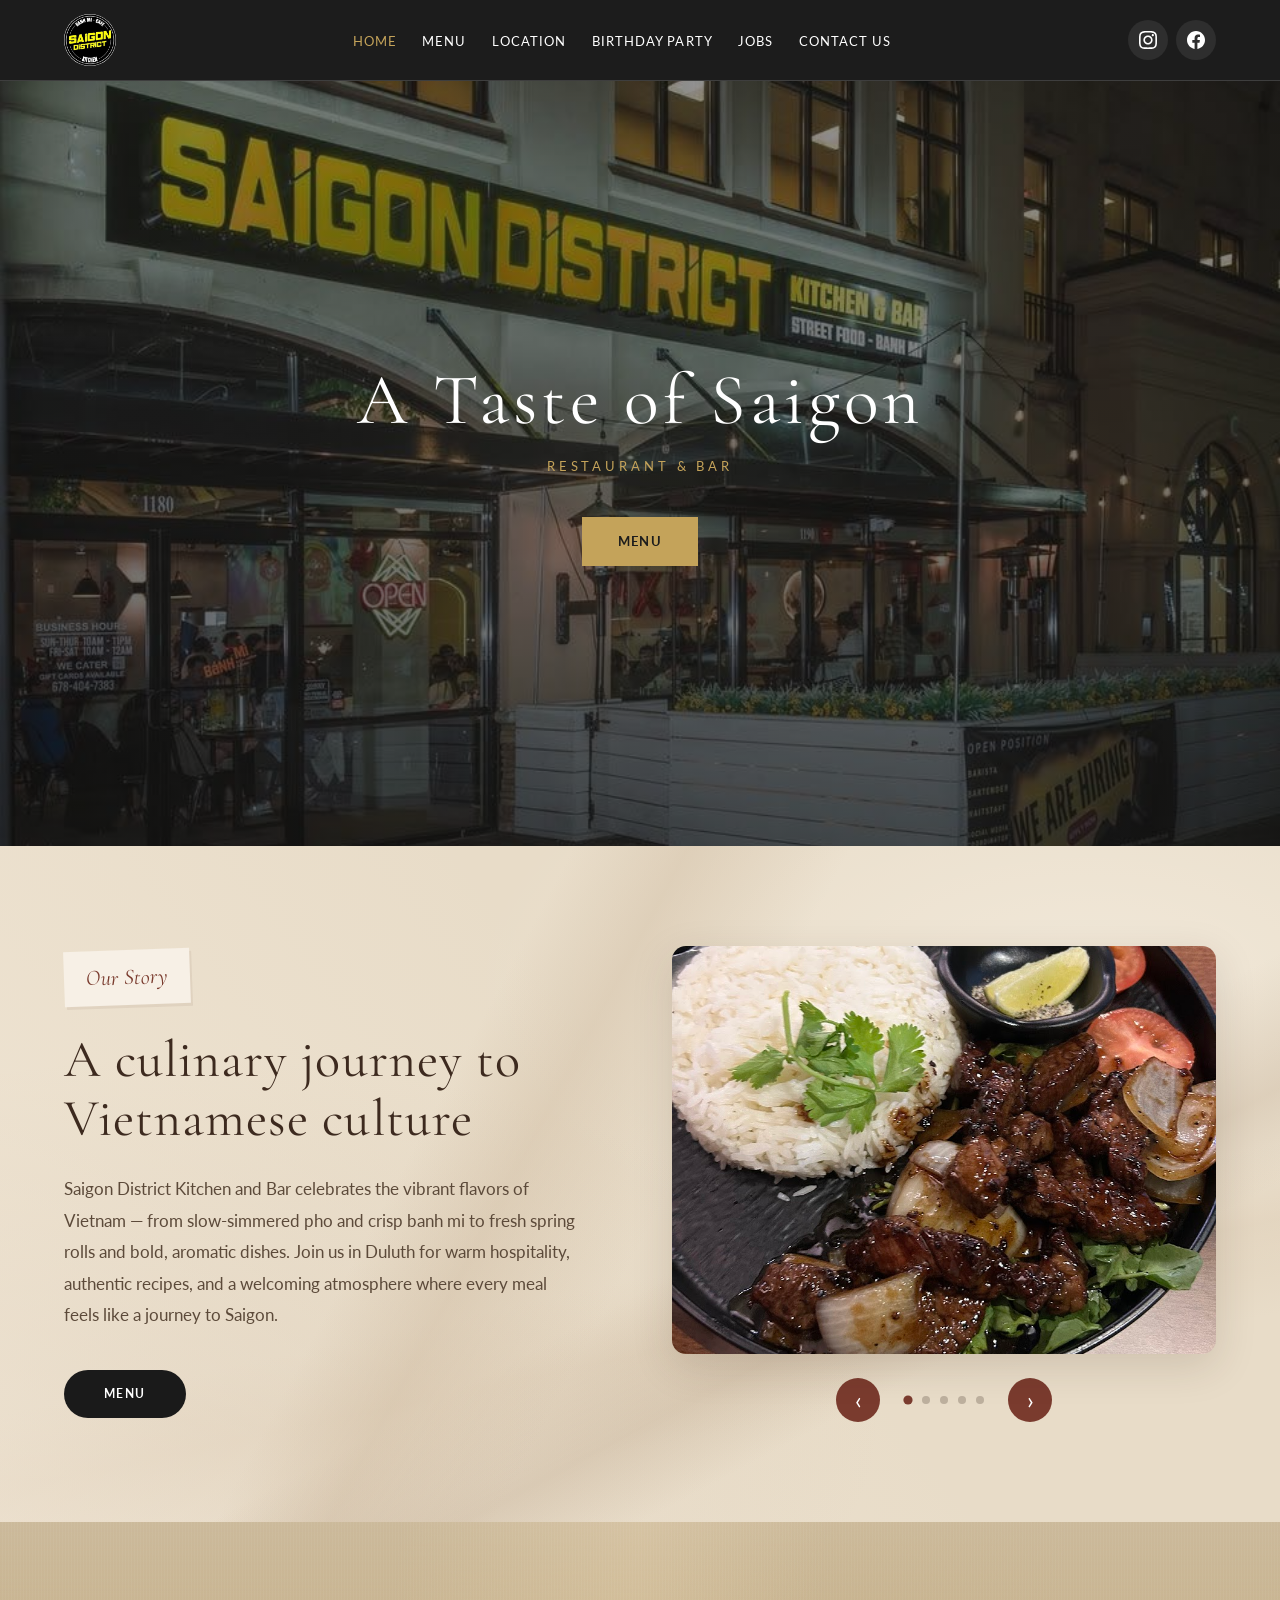
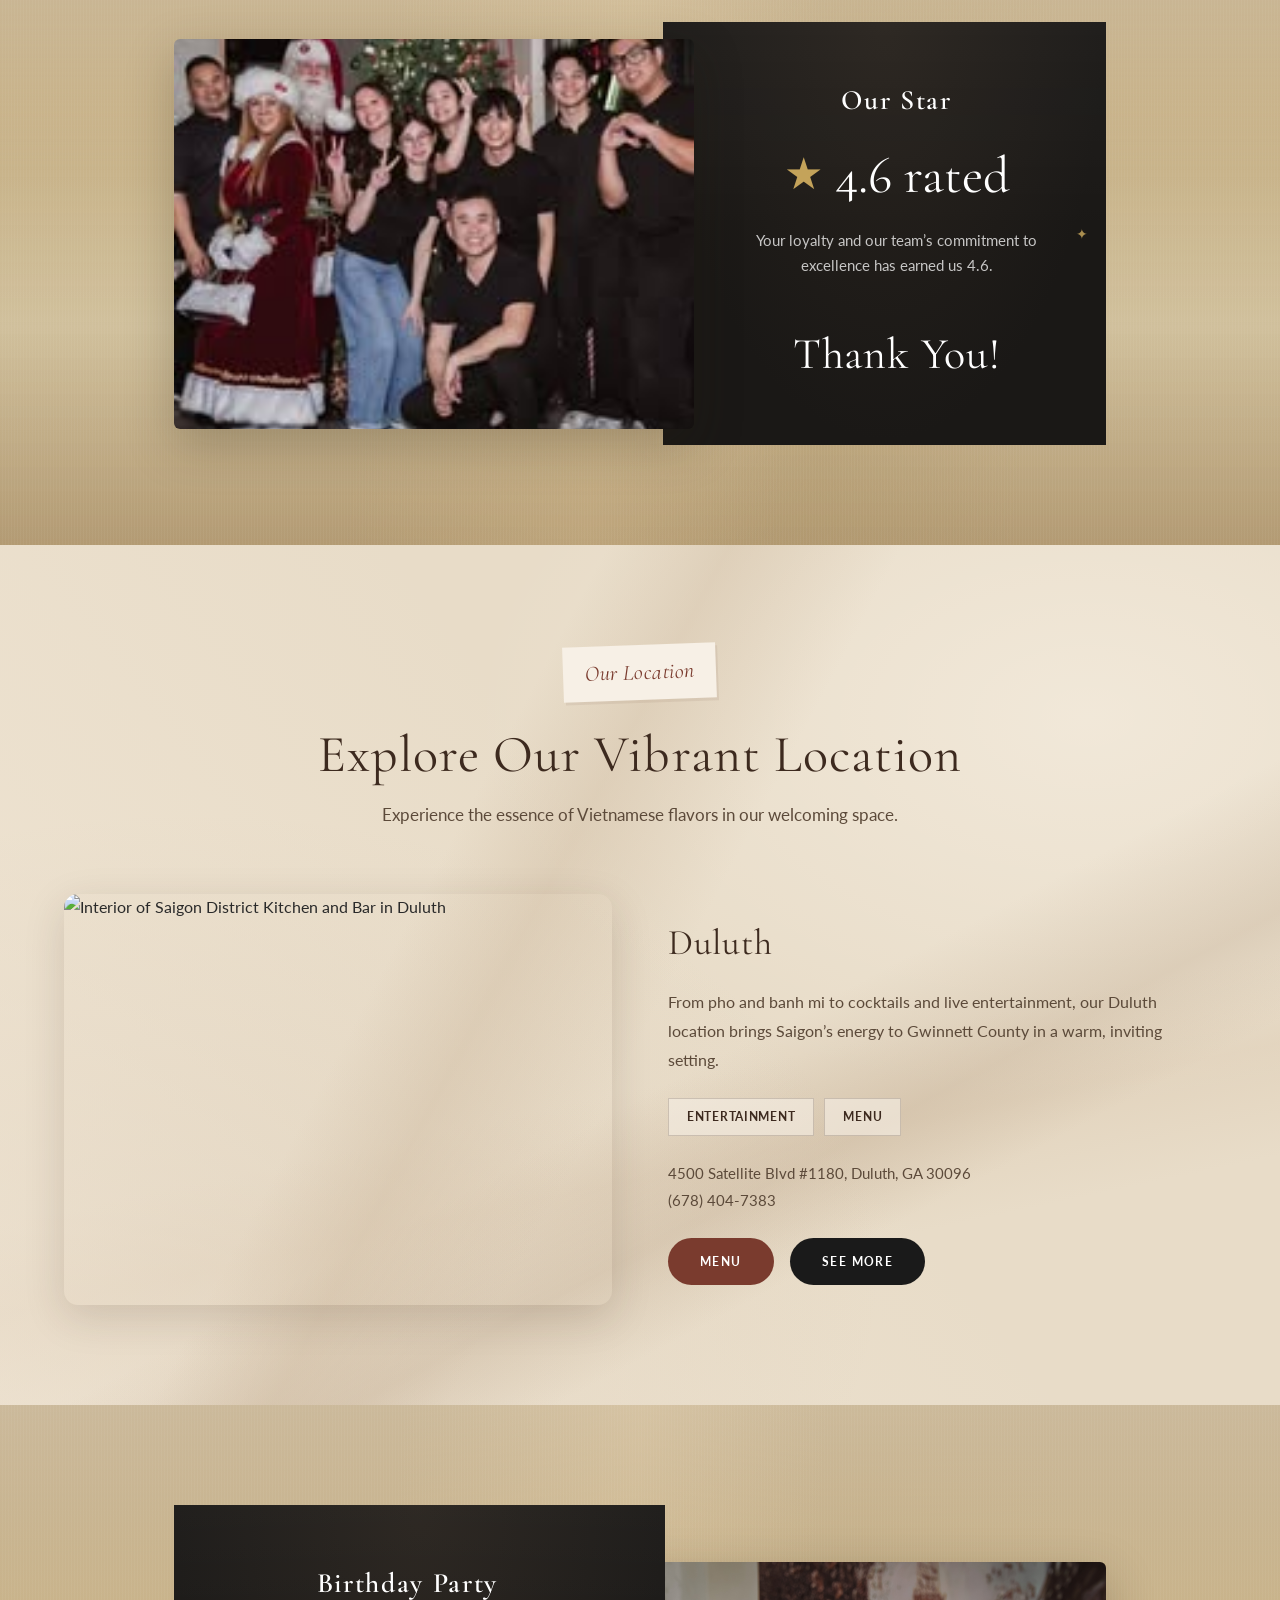
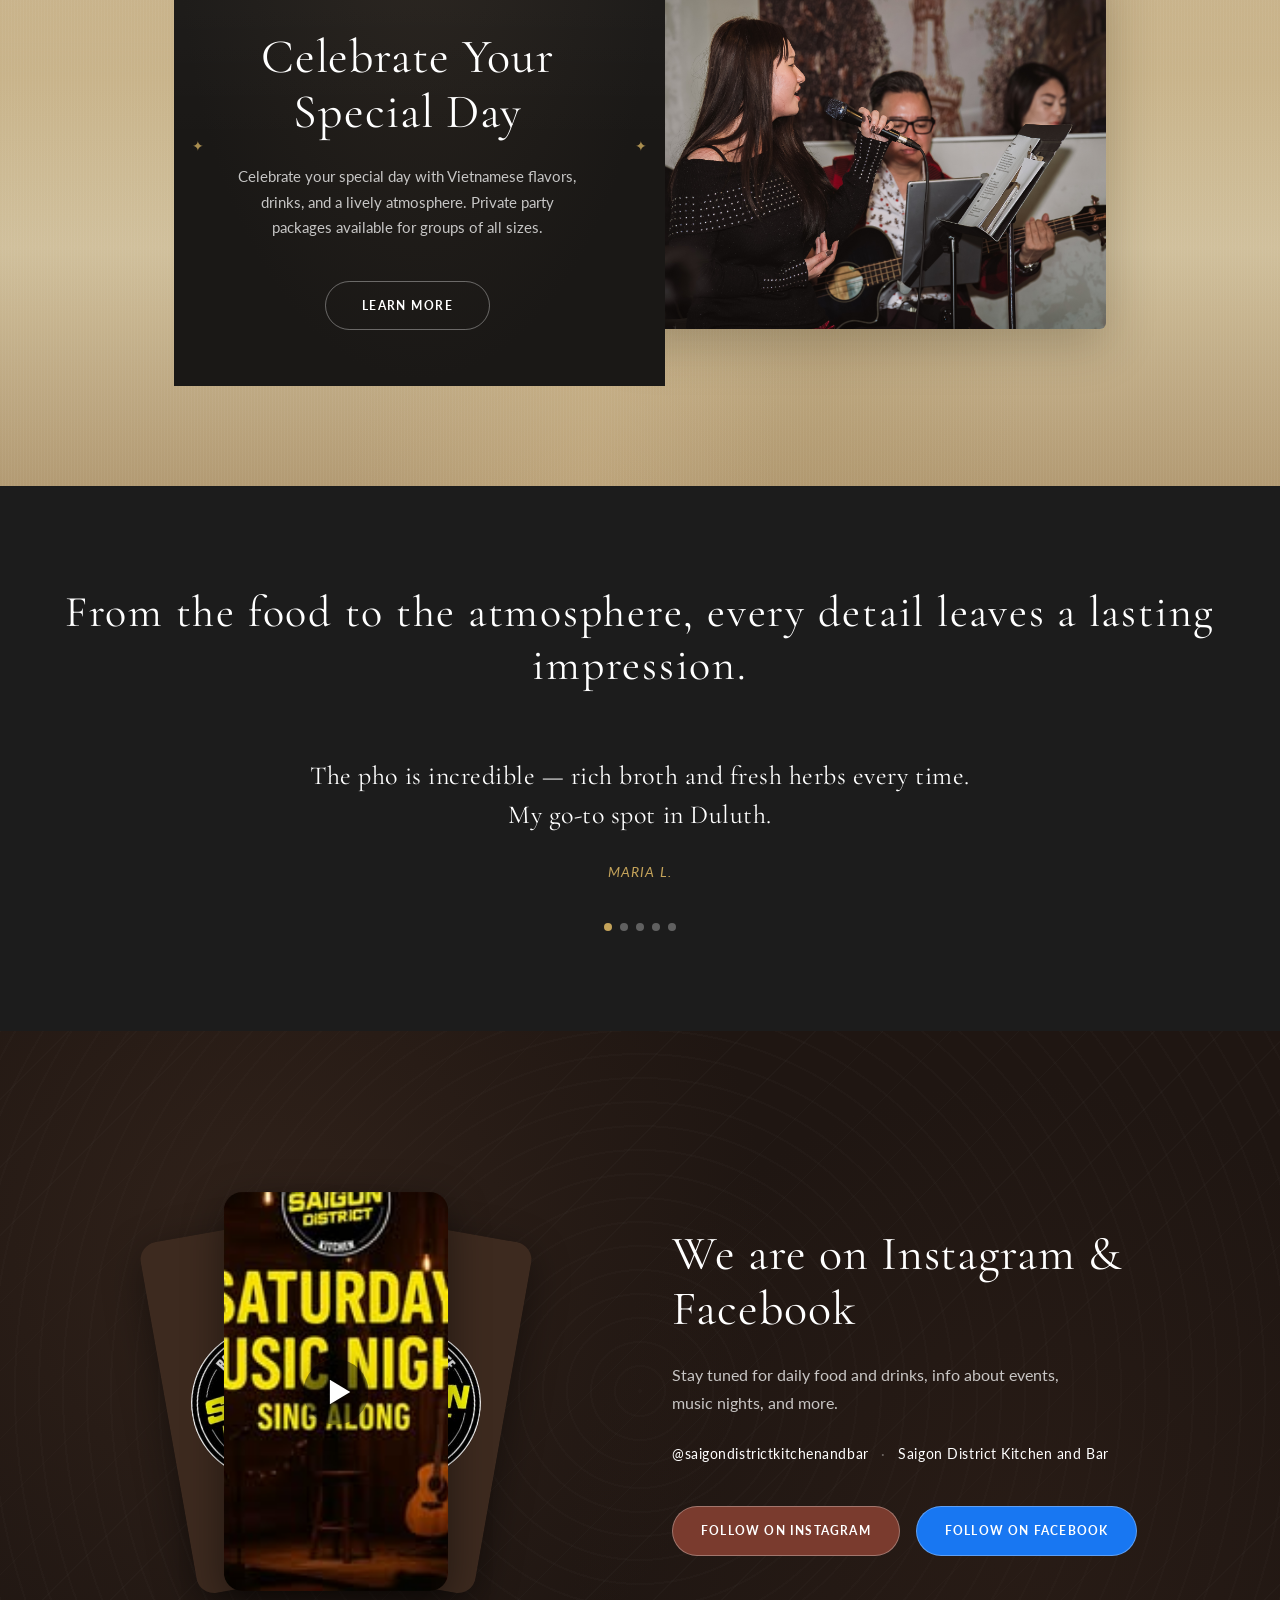
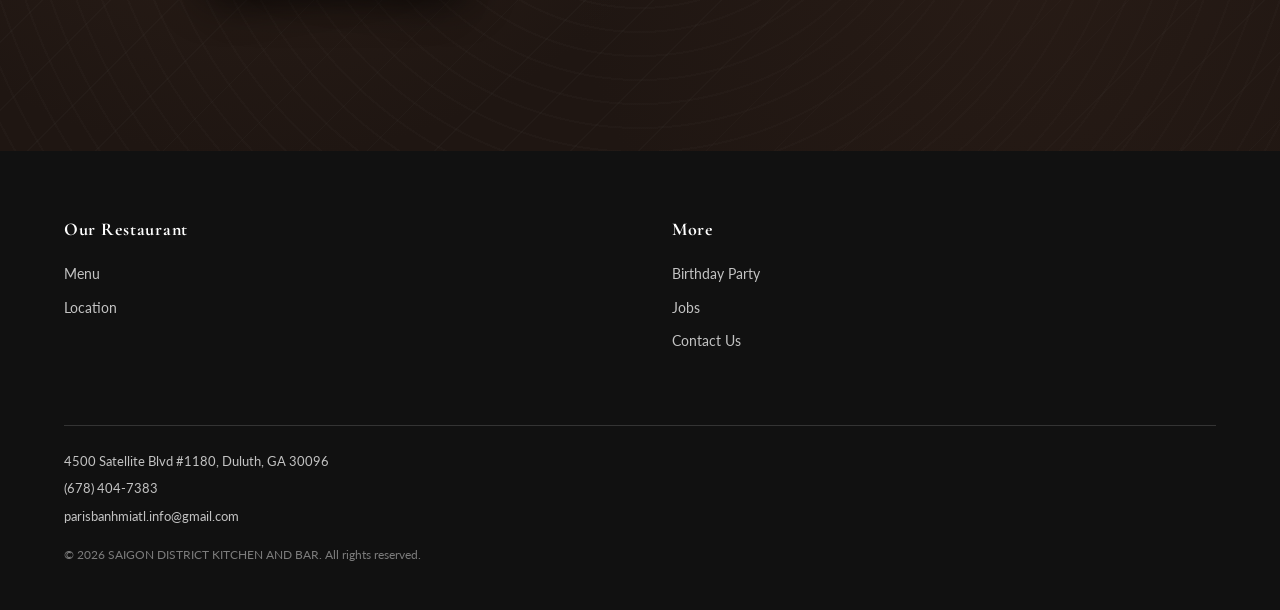
==== commit 5a2b3e89: "Replace almost all the old images" ====
--- a/index.html
+++ b/index.html
@@ -3,6 +3,8 @@
 <head>
   <meta charset="UTF-8" />
   <meta name="viewport" content="width=device-width, initial-scale=1.0" />
+  <link rel="icon" href="assets/brand/logo.jpg" type="image/jpeg" />
+  <link rel="apple-touch-icon" href="assets/brand/logo.jpg" />
   <title>SAIGON DISTRICT KITCHEN AND BAR — Vietnamese Restaurant in Duluth, GA</title>
   <meta name="description" content="Authentic Vietnamese cuisine and bar in Duluth, Georgia. Pho, banh mi, and bold flavors from Saigon." />
   <link rel="preconnect" href="https://fonts.googleapis.com" />
@@ -44,16 +46,49 @@
           <div class="brand-story__slider" aria-live="polite">
             <div class="brand-story__track">
               <figure class="brand-story__slide is-active">
-                <img src="assets/Newimages/dishes/121775897_3259826297457721_7559915973377221084_n.jpg" alt="Vietnamese dish at Saigon District Kitchen and Bar">
+                <img src="assets/food/food-1.jpg" alt="Vietnamese dish at Saigon District Kitchen and Bar">
               </figure>
               <figure class="brand-story__slide">
-                <img src="assets/Newimages/dishes/130818347_3395305873909762_609127358264019102_n.jpg" alt="Vietnamese dish at Saigon District Kitchen and Bar">
-              </figure>
-              <figure class="brand-story__slide">
-                <img src="assets/Newimages/dishes/645716546_1506418351101086_3747626334371729104_n.jpg" alt="Vietnamese dish at Saigon District Kitchen and Bar">
-              </figure>
-              <figure class="brand-story__slide">
-                <img src="assets/Newimages/dishes/647107016_1507930547616533_4939167153384017966_n.jpg" alt="Vietnamese dish at Saigon District Kitchen and Bar">
+                <img src="assets/food/food-2.jpg" alt="Vietnamese dish at Saigon District Kitchen and Bar">
+              </figure>
+              <figure class="brand-story__slide brand-story__slide--video">
+                <button type="button" class="brand-story__video-trigger" data-video-src="assets/food/food-1.mp4" aria-label="Play food video 1">
+                  <video class="brand-story__video-thumb" muted playsinline preload="metadata">
+                    <source src="assets/food/food-1.mp4" type="video/mp4">
+                  </video>
+                  <span class="brand-story__play" aria-hidden="true">
+                    <svg viewBox="0 0 64 64" xmlns="http://www.w3.org/2000/svg">
+                      <circle cx="32" cy="32" r="32" fill="rgba(0, 0, 0, 0.45)" />
+                      <path d="M26 20 L46 32 L26 44 Z" fill="#ffffff" />
+                    </svg>
+                  </span>
+                </button>
+              </figure>
+              <figure class="brand-story__slide brand-story__slide--video">
+                <button type="button" class="brand-story__video-trigger" data-video-src="assets/food/food-2.mp4" aria-label="Play food video 2">
+                  <video class="brand-story__video-thumb" muted playsinline preload="metadata">
+                    <source src="assets/food/food-2.mp4" type="video/mp4">
+                  </video>
+                  <span class="brand-story__play" aria-hidden="true">
+                    <svg viewBox="0 0 64 64" xmlns="http://www.w3.org/2000/svg">
+                      <circle cx="32" cy="32" r="32" fill="rgba(0, 0, 0, 0.45)" />
+                      <path d="M26 20 L46 32 L26 44 Z" fill="#ffffff" />
+                    </svg>
+                  </span>
+                </button>
+              </figure>
+              <figure class="brand-story__slide brand-story__slide--video">
+                <button type="button" class="brand-story__video-trigger" data-video-src="assets/food/food-3.mp4" aria-label="Play food video 3">
+                  <video class="brand-story__video-thumb" muted playsinline preload="metadata">
+                    <source src="assets/food/food-3.mp4" type="video/mp4">
+                  </video>
+                  <span class="brand-story__play" aria-hidden="true">
+                    <svg viewBox="0 0 64 64" xmlns="http://www.w3.org/2000/svg">
+                      <circle cx="32" cy="32" r="32" fill="rgba(0, 0, 0, 0.45)" />
+                      <path d="M26 20 L46 32 L26 44 Z" fill="#ffffff" />
+                    </svg>
+                  </span>
+                </button>
               </figure>
             </div>
           </div>
@@ -97,7 +132,7 @@
 
         <div class="location-preview__layout">
           <figure class="location-preview__photo">
-            <img src="assets/Newimages/location/591694692_1430661228676799_5049350586872069233_n.jpg" alt="Interior of Saigon District Kitchen and Bar in Duluth">
+            <img src="assets/locations/location-1.jpg" alt="Interior of Saigon District Kitchen and Bar in Duluth">
           </figure>
 
           <div class="location-preview__details">
@@ -135,7 +170,7 @@
           <a href="birthday-party/index.html" class="birthday-highlight__btn">Learn More</a>
         </div>
         <figure class="birthday-highlight__photo">
-          <img src="assets/Newimages/birthday/629933565_1484872763255645_1683338787492847845_n.jpg" alt="Birthday celebration with live music at Saigon District Kitchen and Bar">
+          <img src="assets/birthday/birthday-1.jpg" alt="Birthday celebration with live music at Saigon District Kitchen and Bar">
         </figure>
       </div>
     </section>
@@ -173,16 +208,22 @@
 
     <section class="social-follow" aria-labelledby="social-heading">
       <div class="container social-follow__layout">
-        <div class="social-follow__cards" aria-hidden="true">
-          <figure class="social-follow__card social-follow__card--left">
+        <div class="social-follow__cards">
+          <figure class="social-follow__card social-follow__card--left" aria-hidden="true">
             <div class="social-follow__card-logo">
               <img src="assets/brand/logo.jpg" alt="">
             </div>
           </figure>
-          <figure class="social-follow__card social-follow__card--center">
+          <button type="button" class="social-follow__card social-follow__card--center social-follow__video-trigger" data-video-src="video/video.mp4" aria-label="Play Saturday Music Night video">
             <img src="assets/Newimages/social/502581733_1283417916734465_4421418351247828472_n.jpg" alt="Saturday Music Night at Saigon District Kitchen and Bar">
-          </figure>
-          <figure class="social-follow__card social-follow__card--right">
+            <span class="social-follow__play" aria-hidden="true">
+              <svg viewBox="0 0 64 64" xmlns="http://www.w3.org/2000/svg">
+                <circle cx="32" cy="32" r="32" fill="rgba(0, 0, 0, 0.45)" />
+                <path d="M26 20 L46 32 L26 44 Z" fill="#ffffff" />
+              </svg>
+            </span>
+          </button>
+          <figure class="social-follow__card social-follow__card--right" aria-hidden="true">
             <div class="social-follow__card-logo">
               <img src="assets/brand/logo.jpg" alt="">
             </div>
@@ -206,6 +247,14 @@
         </div>
       </div>
     </section>
+
+    <div class="video-modal" id="video-modal" hidden role="dialog" aria-modal="true" aria-label="Video player">
+      <button type="button" class="video-modal__backdrop" aria-label="Close video"></button>
+      <div class="video-modal__dialog">
+        <button type="button" class="video-modal__close" aria-label="Close video">&times;</button>
+        <video class="video-modal__player" controls preload="metadata" playsinline></video>
+      </div>
+    </div>
   </main>
 
   <div id="site-footer"></div>
--- a/shared/styles/home.css
+++ b/shared/styles/home.css
@@ -232,11 +232,50 @@
   z-index: 1;
 }
 
-.brand-story__slide img {
+.brand-story__slide img,
+.brand-story__video-thumb {
   width: 100%;
   height: 100%;
   object-fit: cover;
   display: block;
+}
+
+.brand-story__video-trigger {
+  position: relative;
+  width: 100%;
+  height: 100%;
+  padding: 0;
+  border: none;
+  cursor: pointer;
+  background: none;
+  font: inherit;
+  color: inherit;
+}
+
+.brand-story__video-trigger:focus-visible {
+  outline: 2px solid #7a3b2e;
+  outline-offset: 2px;
+}
+
+.brand-story__play {
+  position: absolute;
+  inset: 0;
+  display: flex;
+  align-items: center;
+  justify-content: center;
+  pointer-events: none;
+}
+
+.brand-story__play svg {
+  width: clamp(48px, 10vw, 72px);
+  height: clamp(48px, 10vw, 72px);
+  filter: drop-shadow(0 4px 12px rgba(0, 0, 0, 0.4));
+  transition: transform var(--transition-fast);
+}
+
+.brand-story__video-trigger:hover .brand-story__play svg,
+.brand-story__video-trigger:focus-visible .brand-story__play svg {
+  transform: scale(1.08);
 }
 
 .brand-story__controls {
@@ -852,6 +891,44 @@
   z-index: 3;
 }
 
+.social-follow__video-trigger {
+  padding: 0;
+  border: none;
+  cursor: pointer;
+  background: none;
+  font: inherit;
+  color: inherit;
+  transition: transform var(--transition-fast), box-shadow var(--transition-fast);
+}
+
+.social-follow__video-trigger:hover,
+.social-follow__video-trigger:focus-visible {
+  transform: scale(1.06);
+  box-shadow: 0 16px 48px rgba(0, 0, 0, 0.55);
+  outline: none;
+}
+
+.social-follow__play {
+  position: absolute;
+  inset: 0;
+  display: flex;
+  align-items: center;
+  justify-content: center;
+  pointer-events: none;
+}
+
+.social-follow__play svg {
+  width: clamp(48px, 8vw, 64px);
+  height: clamp(48px, 8vw, 64px);
+  filter: drop-shadow(0 4px 12px rgba(0, 0, 0, 0.4));
+  transition: transform var(--transition-fast);
+}
+
+.social-follow__video-trigger:hover .social-follow__play svg,
+.social-follow__video-trigger:focus-visible .social-follow__play svg {
+  transform: scale(1.08);
+}
+
 .social-follow__card--right {
   transform: rotate(10deg) translateX(35%);
   z-index: 2;
@@ -940,6 +1017,72 @@
   color: #ffffff;
 }
 
+/* ── Social video modal ── */
+
+.video-modal {
+  position: fixed;
+  inset: 0;
+  z-index: 1000;
+  display: flex;
+  align-items: center;
+  justify-content: center;
+  padding: clamp(16px, 4vw, 32px);
+}
+
+.video-modal[hidden] {
+  display: none;
+}
+
+body.video-modal-open {
+  overflow: hidden;
+}
+
+.video-modal__backdrop {
+  position: absolute;
+  inset: 0;
+  border: none;
+  padding: 0;
+  background: rgba(0, 0, 0, 0.85);
+  cursor: pointer;
+}
+
+.video-modal__dialog {
+  position: relative;
+  z-index: 1;
+  width: min(960px, 100%);
+  max-height: 90vh;
+}
+
+.video-modal__close {
+  position: absolute;
+  top: -44px;
+  right: 0;
+  width: 36px;
+  height: 36px;
+  border: none;
+  border-radius: 50%;
+  background: rgba(255, 255, 255, 0.15);
+  color: #ffffff;
+  font-size: 24px;
+  line-height: 1;
+  cursor: pointer;
+  transition: background-color var(--transition-fast);
+}
+
+.video-modal__close:hover,
+.video-modal__close:focus-visible {
+  background: rgba(255, 255, 255, 0.3);
+  outline: none;
+}
+
+.video-modal__player {
+  display: block;
+  width: 100%;
+  max-height: 85vh;
+  border-radius: 12px;
+  background: #000000;
+}
+
 /* ── Responsive ── */
 
 @media (max-width: 768px) {
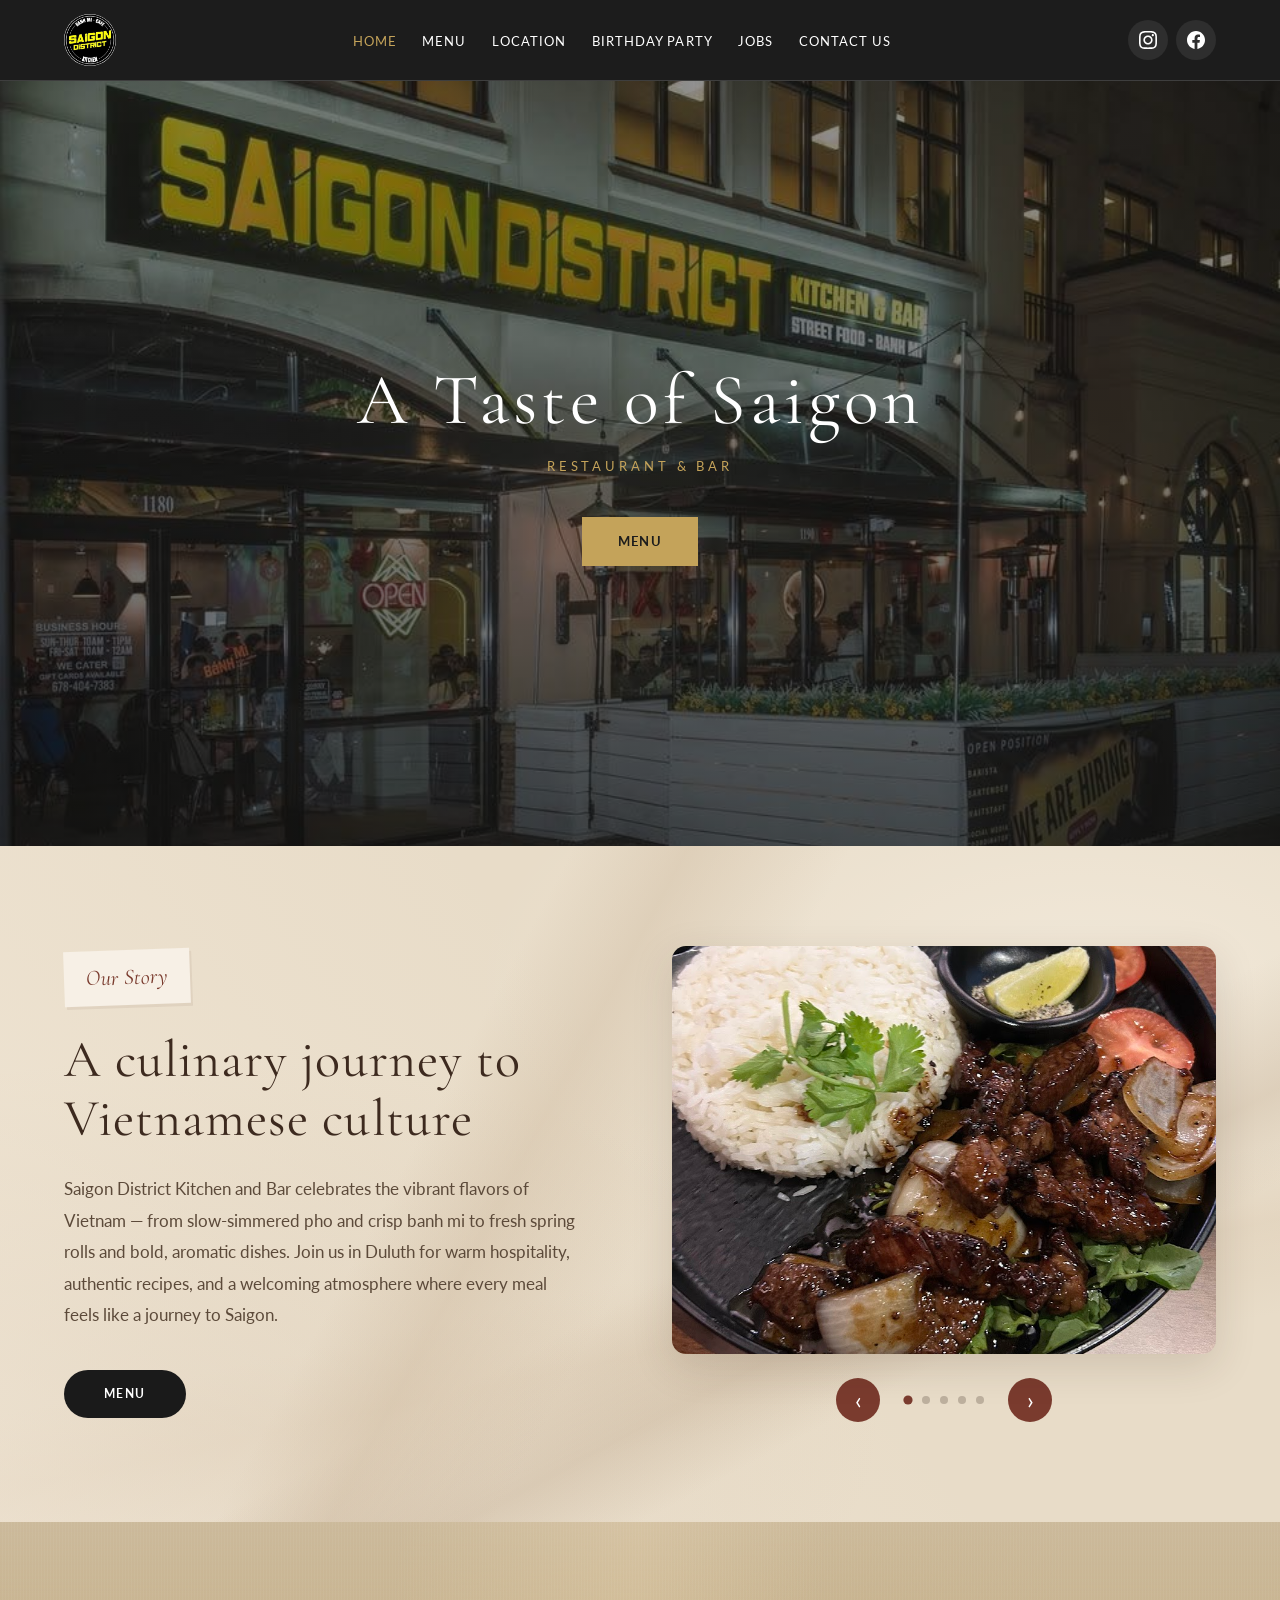
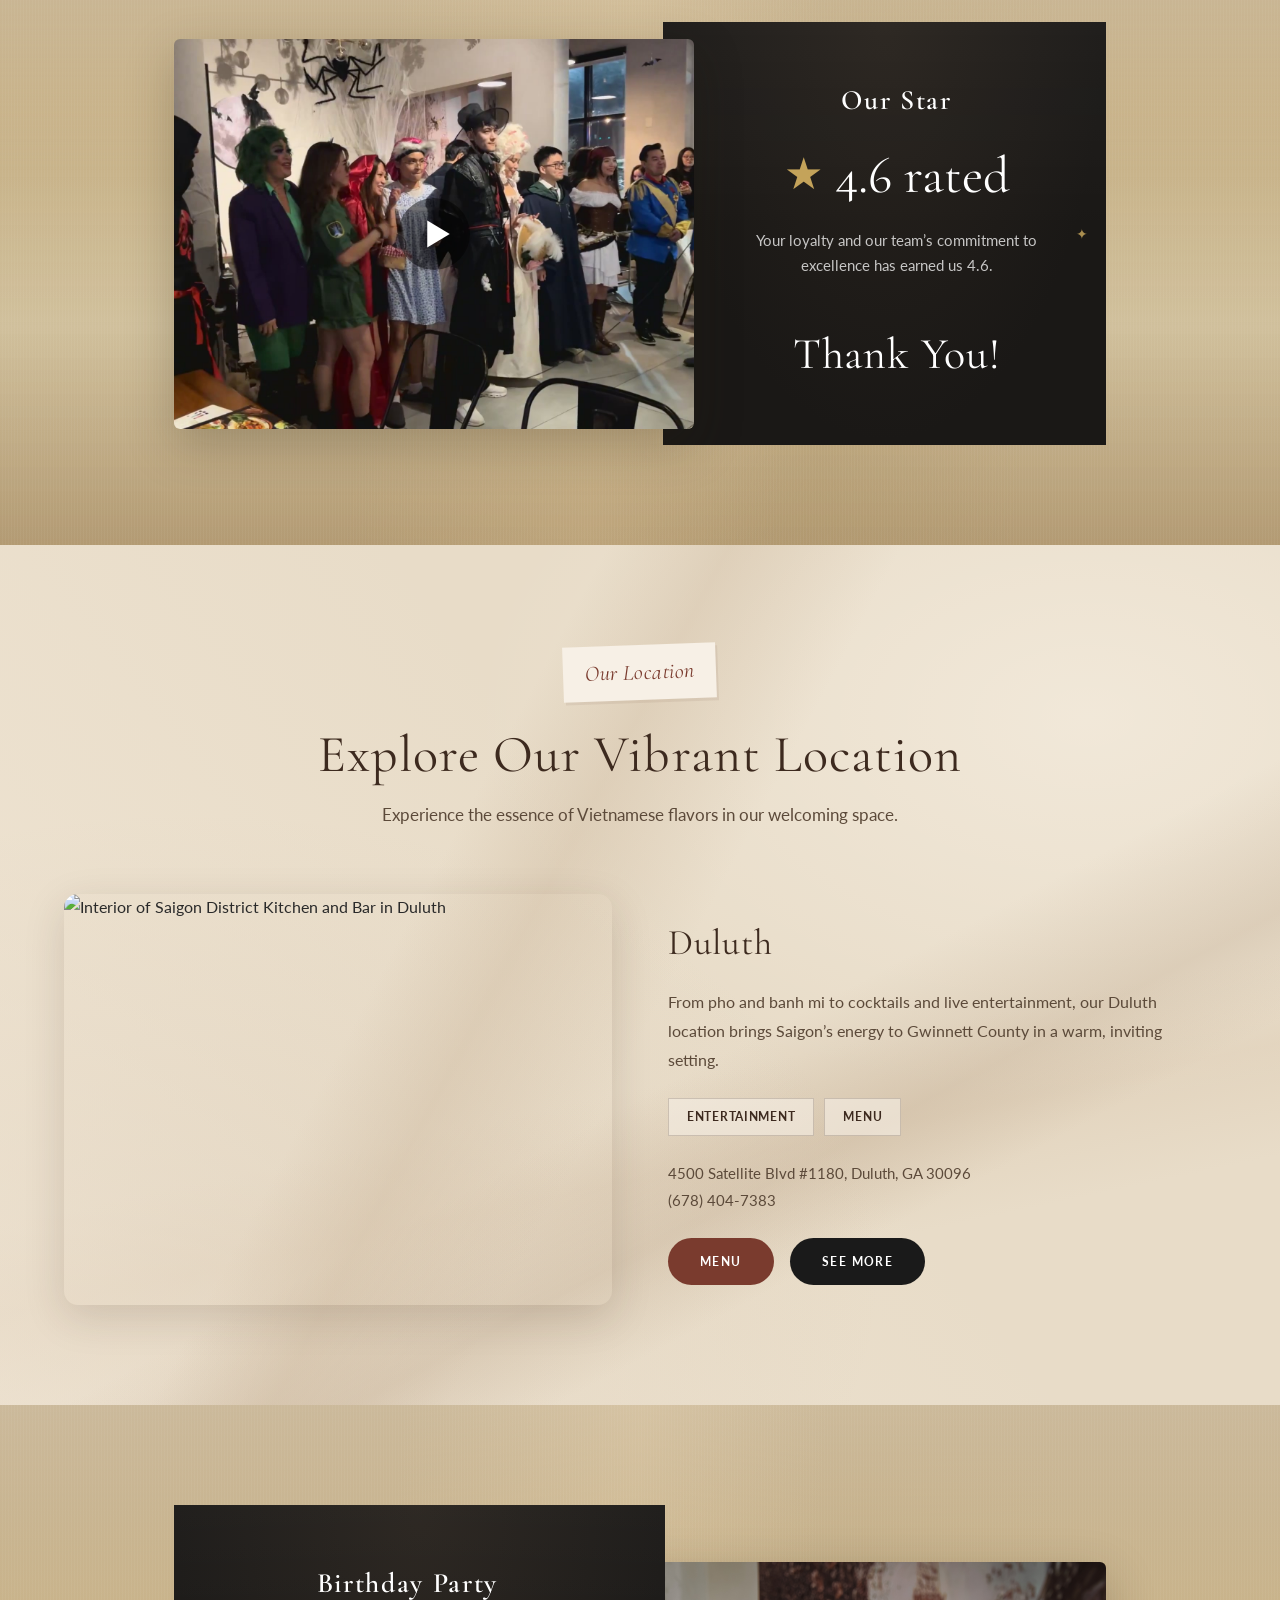
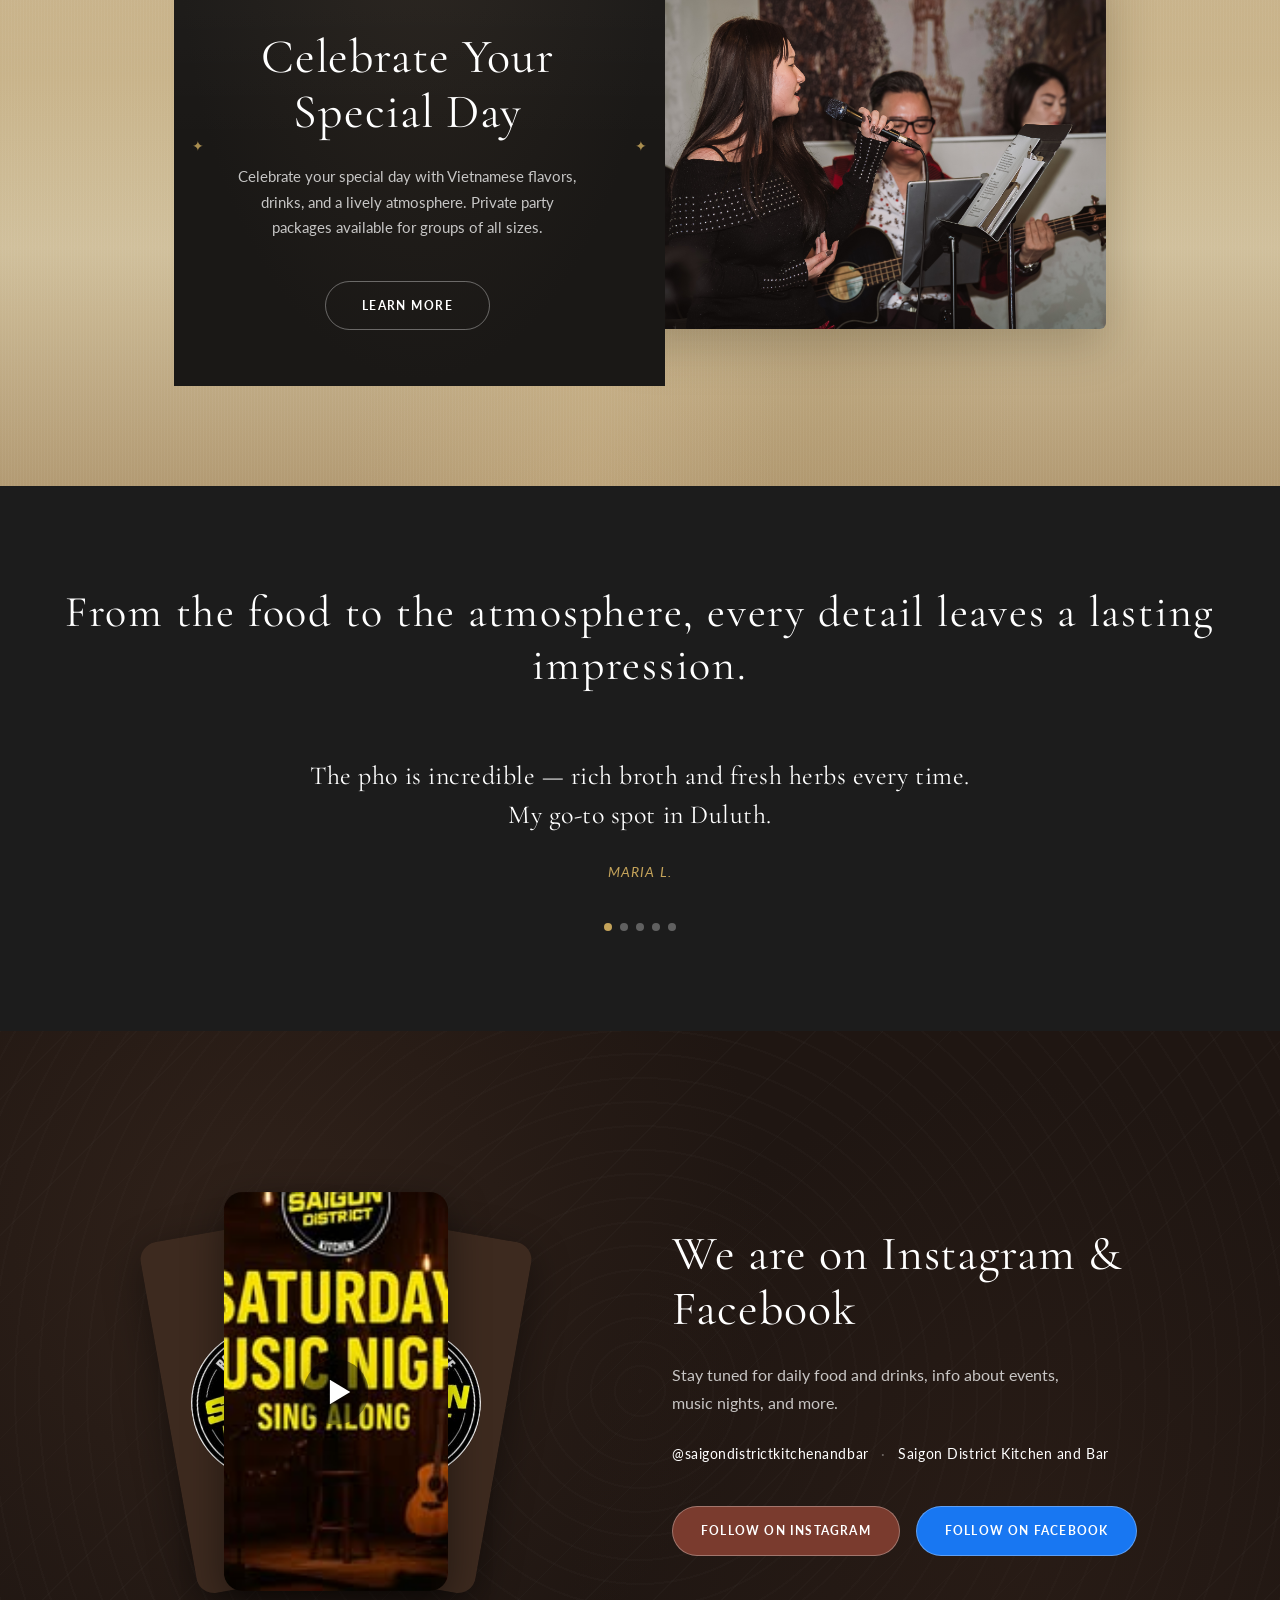
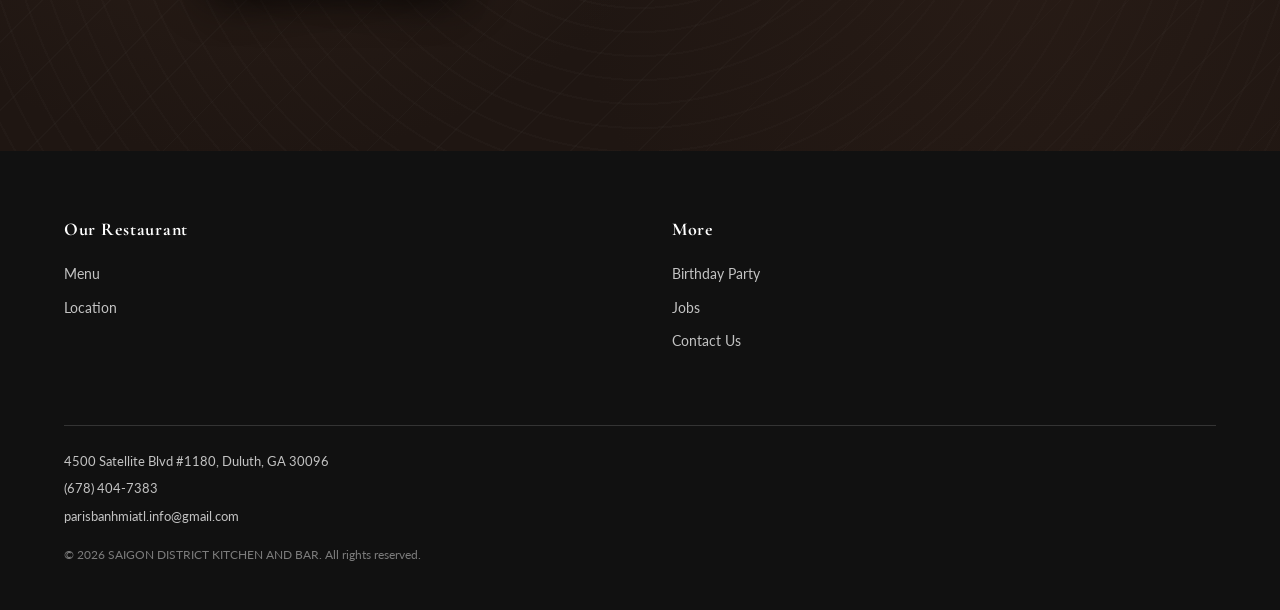
==== commit 97b76aaa: "video changes" ====
--- a/index.html
+++ b/index.html
@@ -53,9 +53,7 @@
               </figure>
               <figure class="brand-story__slide brand-story__slide--video">
                 <button type="button" class="brand-story__video-trigger" data-video-src="assets/food/food-1.mp4" aria-label="Play food video 1">
-                  <video class="brand-story__video-thumb" muted playsinline preload="metadata">
-                    <source src="assets/food/food-1.mp4" type="video/mp4">
-                  </video>
+                  <video class="brand-story__video-poster video-poster" src="assets/food/food-1.mp4" muted playsinline preload="metadata" aria-hidden="true"></video>
                   <span class="brand-story__play" aria-hidden="true">
                     <svg viewBox="0 0 64 64" xmlns="http://www.w3.org/2000/svg">
                       <circle cx="32" cy="32" r="32" fill="rgba(0, 0, 0, 0.45)" />
@@ -66,9 +64,7 @@
               </figure>
               <figure class="brand-story__slide brand-story__slide--video">
                 <button type="button" class="brand-story__video-trigger" data-video-src="assets/food/food-2.mp4" aria-label="Play food video 2">
-                  <video class="brand-story__video-thumb" muted playsinline preload="metadata">
-                    <source src="assets/food/food-2.mp4" type="video/mp4">
-                  </video>
+                  <video class="brand-story__video-poster video-poster" src="assets/food/food-2.mp4" muted playsinline preload="metadata" aria-hidden="true"></video>
                   <span class="brand-story__play" aria-hidden="true">
                     <svg viewBox="0 0 64 64" xmlns="http://www.w3.org/2000/svg">
                       <circle cx="32" cy="32" r="32" fill="rgba(0, 0, 0, 0.45)" />
@@ -79,9 +75,7 @@
               </figure>
               <figure class="brand-story__slide brand-story__slide--video">
                 <button type="button" class="brand-story__video-trigger" data-video-src="assets/food/food-3.mp4" aria-label="Play food video 3">
-                  <video class="brand-story__video-thumb" muted playsinline preload="metadata">
-                    <source src="assets/food/food-3.mp4" type="video/mp4">
-                  </video>
+                  <video class="brand-story__video-poster video-poster" src="assets/food/food-3.mp4" muted playsinline preload="metadata" aria-hidden="true"></video>
                   <span class="brand-story__play" aria-hidden="true">
                     <svg viewBox="0 0 64 64" xmlns="http://www.w3.org/2000/svg">
                       <circle cx="32" cy="32" r="32" fill="rgba(0, 0, 0, 0.45)" />
@@ -104,7 +98,15 @@
     <section class="our-star" aria-labelledby="our-star-heading">
       <div class="container our-star__layout">
         <figure class="our-star__photo">
-          <img src="assets/Newimages/rate/604453350_1447398103669778_1594815335161642805_n.jpg" alt="Guests and team at Saigon District Kitchen and Bar">
+          <button type="button" class="our-star__video-trigger" data-video-src="assets/rate/rate.mp4" aria-label="Play guests and team video">
+            <img class="our-star__video-poster video-poster" src="assets/rate/rate-poster.jpg" alt="Guests and team at Saigon District Kitchen and Bar">
+            <span class="our-star__play" aria-hidden="true">
+              <svg viewBox="0 0 64 64" xmlns="http://www.w3.org/2000/svg">
+                <circle cx="32" cy="32" r="32" fill="rgba(0, 0, 0, 0.45)" />
+                <path d="M26 20 L46 32 L26 44 Z" fill="#ffffff" />
+              </svg>
+            </span>
+          </button>
         </figure>
         <div class="our-star__panel">
           <p class="our-star__label">Our Star</p>
@@ -215,7 +217,7 @@
             </div>
           </figure>
           <button type="button" class="social-follow__card social-follow__card--center social-follow__video-trigger" data-video-src="video/video.mp4" aria-label="Play Saturday Music Night video">
-            <img src="assets/Newimages/social/502581733_1283417916734465_4421418351247828472_n.jpg" alt="Saturday Music Night at Saigon District Kitchen and Bar">
+            <img class="video-poster" src="assets/Newimages/social/502581733_1283417916734465_4421418351247828472_n.jpg" alt="Saturday Music Night at Saigon District Kitchen and Bar">
             <span class="social-follow__play" aria-hidden="true">
               <svg viewBox="0 0 64 64" xmlns="http://www.w3.org/2000/svg">
                 <circle cx="32" cy="32" r="32" fill="rgba(0, 0, 0, 0.45)" />
@@ -252,7 +254,7 @@
       <button type="button" class="video-modal__backdrop" aria-label="Close video"></button>
       <div class="video-modal__dialog">
         <button type="button" class="video-modal__close" aria-label="Close video">&times;</button>
-        <video class="video-modal__player" controls preload="metadata" playsinline></video>
+        <video class="video-modal__player" controls preload="auto" playsinline></video>
       </div>
     </div>
   </main>
--- a/shared/styles/home.css
+++ b/shared/styles/home.css
@@ -224,20 +224,23 @@
   inset: 0;
   margin: 0;
   opacity: 0;
+  pointer-events: none;
   transition: opacity 0.5s ease;
 }
 
 .brand-story__slide.is-active {
   opacity: 1;
   z-index: 1;
+  pointer-events: auto;
 }
 
 .brand-story__slide img,
-.brand-story__video-thumb {
+.brand-story__video-poster {
   width: 100%;
   height: 100%;
   object-fit: cover;
   display: block;
+  pointer-events: none;
 }
 
 .brand-story__video-trigger {
@@ -360,7 +363,8 @@
   margin-right: -48px;
 }
 
-.our-star__photo img {
+.our-star__photo img,
+.our-star__video-poster {
   display: block;
   width: 100%;
   max-width: 520px;
@@ -368,6 +372,47 @@
   object-fit: cover;
   border-radius: 6px;
   box-shadow: 0 16px 48px rgba(40, 30, 15, 0.25);
+  pointer-events: none;
+}
+
+.our-star__video-trigger {
+  position: relative;
+  display: block;
+  width: 100%;
+  max-width: 520px;
+  padding: 0;
+  border: none;
+  cursor: pointer;
+  background: none;
+  font: inherit;
+  color: inherit;
+}
+
+.our-star__video-trigger:focus-visible {
+  outline: 2px solid var(--color-accent);
+  outline-offset: 4px;
+  border-radius: 6px;
+}
+
+.our-star__play {
+  position: absolute;
+  inset: 0;
+  display: flex;
+  align-items: center;
+  justify-content: center;
+  pointer-events: none;
+}
+
+.our-star__play svg {
+  width: clamp(48px, 10vw, 72px);
+  height: clamp(48px, 10vw, 72px);
+  filter: drop-shadow(0 4px 12px rgba(0, 0, 0, 0.4));
+  transition: transform var(--transition-fast);
+}
+
+.our-star__video-trigger:hover .our-star__play svg,
+.our-star__video-trigger:focus-visible .our-star__play svg {
+  transform: scale(1.08);
 }
 
 .our-star__panel {
@@ -1109,7 +1154,8 @@
     margin-right: 0;
   }
 
-  .our-star__photo img {
+  .our-star__photo img,
+  .our-star__video-poster {
     max-width: none;
   }
 
